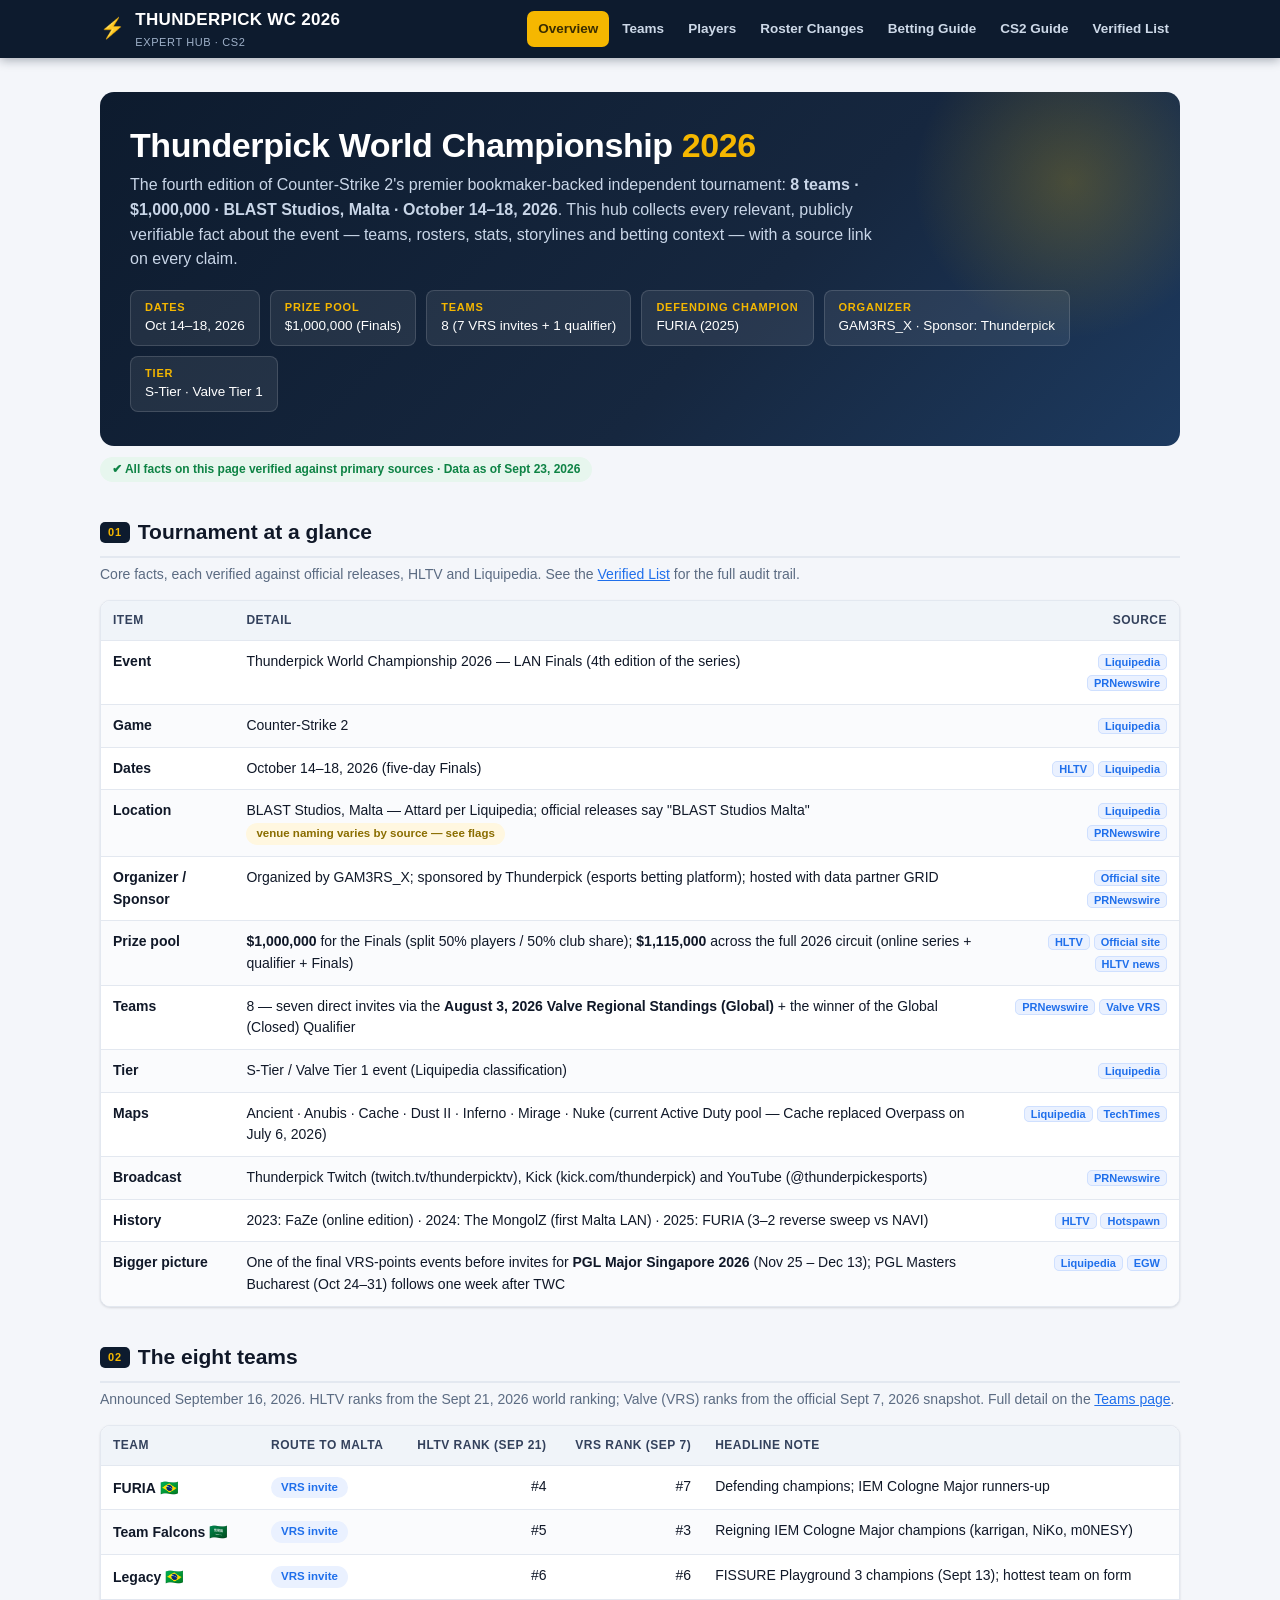
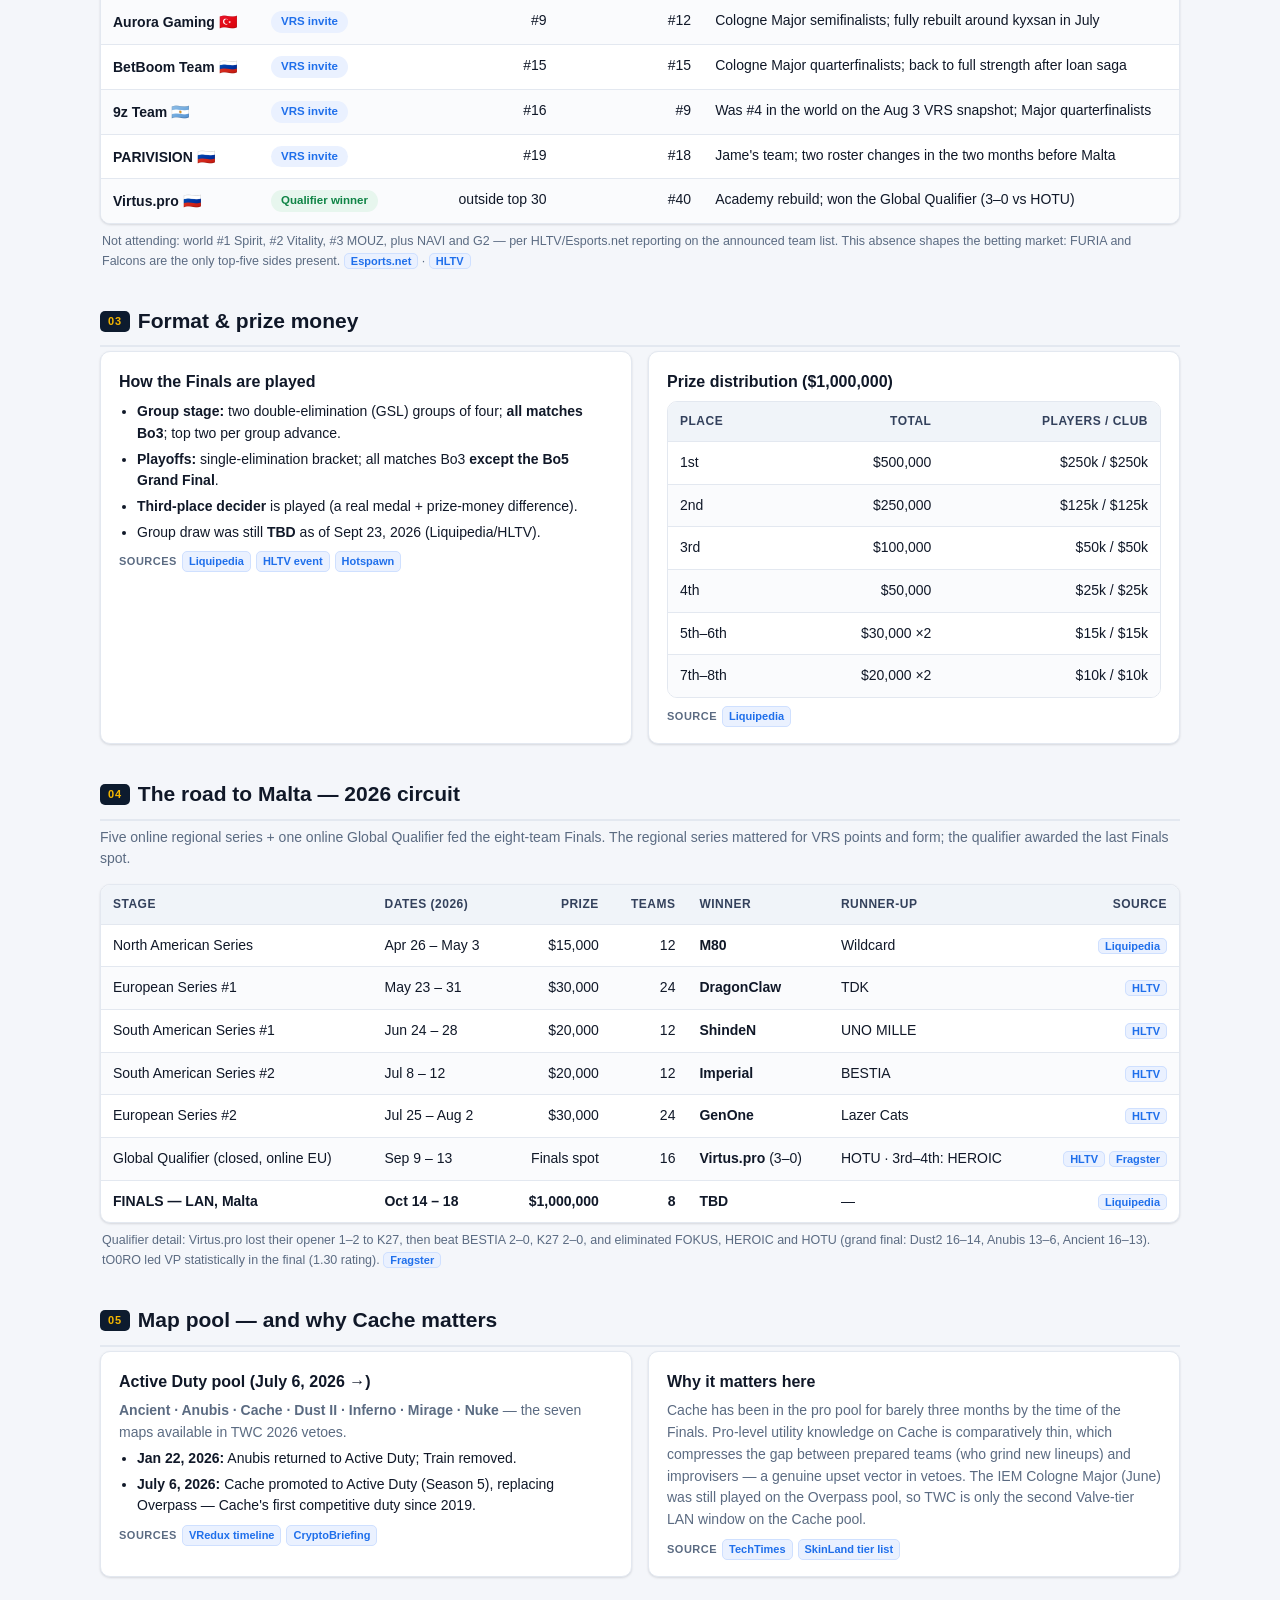
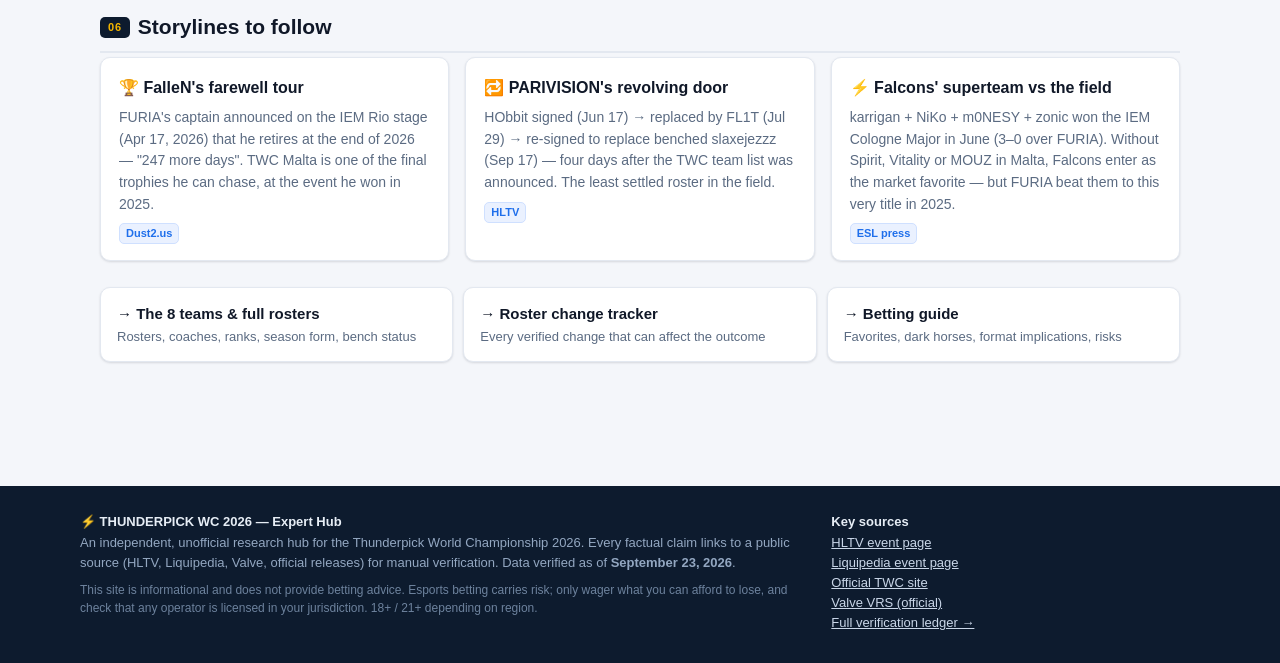
==== index.html @ afa91353 "Serve site from repo root (Pages is pinned to main / by repo settings) The gh integration token cann" ====
<!DOCTYPE html>
<html lang="en">
<head>
<meta charset="UTF-8">
<meta name="viewport" content="width=device-width, initial-scale=1.0">
<title>Overview — Thunderpick World Championship 2026 · Expert Hub</title>
<meta name="description" content="Verified expert guide to the Thunderpick World Championship 2026 (CS2): format, teams, rosters, prize pool, map pool and betting context — every fact sourced.">
<link rel="stylesheet" href="assets/style.css">
</head>
<body>

<header class="site-header">
  <nav class="nav-inner" aria-label="Main">
    <a class="brand" href="index.html"><span class="bolt">⚡</span><span>THUNDERPICK WC 2026<small>EXPERT HUB · CS2</small></span></a>
    <div class="nav-links">
      <a href="index.html" class="active">Overview</a>
      <a href="teams.html">Teams</a>
      <a href="players.html">Players</a>
      <a href="roster-changes.html">Roster Changes</a>
      <a href="betting-guide.html">Betting Guide</a>
      <a href="cs2-guide.html">CS2 Guide</a>
      <a href="master-list.html">Verified List</a>
    </div>
  </nav>
</header>

<main>

<div class="hero">
  <h1>Thunderpick World Championship <span class="bolt">2026</span></h1>
  <p>The fourth edition of Counter-Strike 2's premier bookmaker-backed independent tournament: <b>8 teams · $1,000,000 · BLAST Studios, Malta · October 14–18, 2026</b>. This hub collects every relevant, publicly verifiable fact about the event — teams, rosters, stats, storylines and betting context — with a source link on every claim.</p>
  <div class="hero-facts">
    <div class="fact"><b>Dates</b>Oct 14–18, 2026</div>
    <div class="fact"><b>Prize pool</b>$1,000,000 (Finals)</div>
    <div class="fact"><b>Teams</b>8 (7 VRS invites + 1 qualifier)</div>
    <div class="fact"><b>Defending champion</b>FURIA (2025)</div>
    <div class="fact"><b>Organizer</b>GAM3RS_X · Sponsor: Thunderpick</div>
    <div class="fact"><b>Tier</b>S-Tier · Valve Tier 1</div>
  </div>
</div>

<div style="margin:10px 0 0;"><span class="updated">✔ All facts on this page verified against primary sources · Data as of Sept 23, 2026</span></div>

<div class="section">
  <h2><span class="sec-tag">01</span>Tournament at a glance</h2>
  <p class="sub">Core facts, each verified against official releases, HLTV and Liquipedia. See the <a href="master-list.html">Verified List</a> for the full audit trail.</p>
  <div class="table-wrap">
    <table>
      <thead><tr><th>Item</th><th>Detail</th><th class="num">Source</th></tr></thead>
      <tbody>
        <tr><td><b>Event</b></td><td>Thunderpick World Championship 2026 — LAN Finals (4th edition of the series)</td><td class="num"><a class="src" href="https://liquipedia.net/counterstrike/Thunderpick/World_Championship/2026" target="_blank" rel="noopener">Liquipedia</a> <a class="src" href="https://www.prnewswire.com/news-releases/thunderpick-world-championship-2026-returns-to-malta-with-1-million-prize-pool-302850221.html" target="_blank" rel="noopener">PRNewswire</a></td></tr>
        <tr><td><b>Game</b></td><td>Counter-Strike 2</td><td class="num"><a class="src" href="https://liquipedia.net/counterstrike/Thunderpick/World_Championship/2026" target="_blank" rel="noopener">Liquipedia</a></td></tr>
        <tr><td><b>Dates</b></td><td>October 14–18, 2026 (five-day Finals)</td><td class="num"><a class="src" href="https://www.hltv.org/events/8932/thunderpick-world-championship-2026" target="_blank" rel="noopener">HLTV</a> <a class="src" href="https://liquipedia.net/counterstrike/Thunderpick/World_Championship/2026" target="_blank" rel="noopener">Liquipedia</a></td></tr>
        <tr><td><b>Location</b></td><td>BLAST Studios, Malta — Attard per Liquipedia; official releases say "BLAST Studios Malta" <span class="badge warn">venue naming varies by source — see flags</span></td><td class="num"><a class="src" href="https://liquipedia.net/counterstrike/Thunderpick/World_Championship/2026" target="_blank" rel="noopener">Liquipedia</a> <a class="src" href="https://www.prnewswire.com/news-releases/thunderpick-world-championship-2026-returns-to-malta-with-1-million-prize-pool-302850221.html" target="_blank" rel="noopener">PRNewswire</a></td></tr>
        <tr><td><b>Organizer / Sponsor</b></td><td>Organized by GAM3RS_X; sponsored by Thunderpick (esports betting platform); hosted with data partner GRID</td><td class="num"><a class="src" href="https://world-championship.thunderpick.io/" target="_blank" rel="noopener">Official site</a> <a class="src" href="https://www.prnewswire.com/news-releases/thunderpick-world-championship-2026-returns-to-malta-with-1-million-prize-pool-302850221.html" target="_blank" rel="noopener">PRNewswire</a></td></tr>
        <tr><td><b>Prize pool</b></td><td><b>$1,000,000</b> for the Finals (split 50% players / 50% club share); <b>$1,115,000</b> across the full 2026 circuit (online series + qualifier + Finals)</td><td class="num"><a class="src" href="https://www.hltv.org/events/8932/thunderpick-world-championship-2026" target="_blank" rel="noopener">HLTV</a> <a class="src" href="https://world-championship.thunderpick.io/" target="_blank" rel="noopener">Official site</a> <a class="src" href="https://www.hltv.org/news/43425/thunderpick-world-championship-2026-additional-information-revealed" target="_blank" rel="noopener">HLTV news</a></td></tr>
        <tr><td><b>Teams</b></td><td>8 — seven direct invites via the <b>August 3, 2026 Valve Regional Standings (Global)</b> + the winner of the Global (Closed) Qualifier</td><td class="num"><a class="src" href="https://www.prnewswire.com/news-releases/thunderpick-world-championship-2026-reveals-eight-team-field-for-1-million-malta-finals-302880731.html" target="_blank" rel="noopener">PRNewswire</a> <a class="src" href="https://github.com/ValveSoftware/counter-strike_regional_standings/blob/main/invitation/2026/standings_global_2026_08_03.md" target="_blank" rel="noopener">Valve VRS</a></td></tr>
        <tr><td><b>Tier</b></td><td>S-Tier / Valve Tier 1 event (Liquipedia classification)</td><td class="num"><a class="src" href="https://liquipedia.net/counterstrike/Thunderpick/World_Championship/2026" target="_blank" rel="noopener">Liquipedia</a></td></tr>
        <tr><td><b>Maps</b></td><td>Ancient · Anubis · Cache · Dust II · Inferno · Mirage · Nuke (current Active Duty pool — Cache replaced Overpass on July 6, 2026)</td><td class="num"><a class="src" href="https://liquipedia.net/counterstrike/Thunderpick/World_Championship/2026" target="_blank" rel="noopener">Liquipedia</a> <a class="src" href="https://www.techtimes.com/articles/319773/20260706/cs2-season-5-goes-live-today-cache-replaces-overpass-active-duty-pool.htm" target="_blank" rel="noopener">TechTimes</a></td></tr>
        <tr><td><b>Broadcast</b></td><td>Thunderpick Twitch (twitch.tv/thunderpicktv), Kick (kick.com/thunderpick) and YouTube (@thunderpickesports)</td><td class="num"><a class="src" href="https://www.prnewswire.com/news-releases/thunderpick-world-championship-2026-returns-to-malta-with-1-million-prize-pool-302850221.html" target="_blank" rel="noopener">PRNewswire</a></td></tr>
        <tr><td><b>History</b></td><td>2023: FaZe (online edition) · 2024: The MongolZ (first Malta LAN) · 2025: FURIA (3–2 reverse sweep vs NAVI)</td><td class="num"><a class="src" href="https://www.hltv.org/news/43425/thunderpick-world-championship-2026-additional-information-revealed" target="_blank" rel="noopener">HLTV</a> <a class="src" href="https://www.hotspawn.com/counter-strike/news/furia-reverse-sweep-navi-to-win-thunderpick-world-championship-2025" target="_blank" rel="noopener">Hotspawn</a></td></tr>
        <tr><td><b>Bigger picture</b></td><td>One of the final VRS-points events before invites for <b>PGL Major Singapore 2026</b> (Nov 25 – Dec 13); PGL Masters Bucharest (Oct 24–31) follows one week after TWC</td><td class="num"><a class="src" href="https://liquipedia.net/counterstrike/PGL/2026/Singapore" target="_blank" rel="noopener">Liquipedia</a> <a class="src" href="https://egamersworld.com/counterstrike/event/pgl-masters-bucharest-2026-thkIFvyQ2" target="_blank" rel="noopener">EGW</a></td></tr>
      </tbody>
    </table>
  </div>
</div>

<div class="section">
  <h2><span class="sec-tag">02</span>The eight teams</h2>
  <p class="sub">Announced September 16, 2026. HLTV ranks from the Sept 21, 2026 world ranking; Valve (VRS) ranks from the official Sept 7, 2026 snapshot. Full detail on the <a href="teams.html">Teams page</a>.</p>
  <div class="table-wrap">
    <table>
      <thead><tr><th>Team</th><th>Route to Malta</th><th class="num">HLTV rank (Sep 21)</th><th class="num">VRS rank (Sep 7)</th><th>Headline note</th></tr></thead>
      <tbody>
        <tr><td><b>FURIA</b> <span class="flag-emoji">🇧🇷</span></td><td><span class="badge invite">VRS invite</span></td><td class="num">#4</td><td class="num">#7</td><td>Defending champions; IEM Cologne Major runners-up</td></tr>
        <tr><td><b>Team Falcons</b> <span class="flag-emoji">🇸🇦</span></td><td><span class="badge invite">VRS invite</span></td><td class="num">#5</td><td class="num">#3</td><td>Reigning IEM Cologne Major champions (karrigan, NiKo, m0NESY)</td></tr>
        <tr><td><b>Legacy</b> <span class="flag-emoji">🇧🇷</span></td><td><span class="badge invite">VRS invite</span></td><td class="num">#6</td><td class="num">#6</td><td>FISSURE Playground 3 champions (Sept 13); hottest team on form</td></tr>
        <tr><td><b>Aurora Gaming</b> <span class="flag-emoji">🇹🇷</span></td><td><span class="badge invite">VRS invite</span></td><td class="num">#9</td><td class="num">#12</td><td>Cologne Major semifinalists; fully rebuilt around kyxsan in July</td></tr>
        <tr><td><b>BetBoom Team</b> <span class="flag-emoji">🇷🇺</span></td><td><span class="badge invite">VRS invite</span></td><td class="num">#15</td><td class="num">#15</td><td>Cologne Major quarterfinalists; back to full strength after loan saga</td></tr>
        <tr><td><b>9z Team</b> <span class="flag-emoji">🇦🇷</span></td><td><span class="badge invite">VRS invite</span></td><td class="num">#16</td><td class="num">#9</td><td>Was #4 in the world on the Aug 3 VRS snapshot; Major quarterfinalists</td></tr>
        <tr><td><b>PARIVISION</b> <span class="flag-emoji">🇷🇺</span></td><td><span class="badge invite">VRS invite</span></td><td class="num">#19</td><td class="num">#18</td><td>Jame's team; two roster changes in the two months before Malta</td></tr>
        <tr><td><b>Virtus.pro</b> <span class="flag-emoji">🇷🇺</span></td><td><span class="badge qualifier">Qualifier winner</span></td><td class="num">outside top 30</td><td class="num">#40</td><td>Academy rebuild; won the Global Qualifier (3–0 vs HOTU)</td></tr>
      </tbody>
    </table>
  </div>
  <p class="table-note">Not attending: world #1 Spirit, #2 Vitality, #3 MOUZ, plus NAVI and G2 — per HLTV/Esports.net reporting on the announced team list. This absence shapes the betting market: FURIA and Falcons are the only top-five sides present. <a class="src" href="https://www.esports.net/news/gaming/thunderpick-world-championship-2026-malta-2" target="_blank" rel="noopener">Esports.net</a> · <a class="src" href="https://www.hltv.org/news/45525/falcons-and-furia-headline-thunderpick-world-championship-team-list" target="_blank" rel="noopener">HLTV</a></p>
</div>

<div class="section">
  <h2><span class="sec-tag">03</span>Format &amp; prize money</h2>
  <div class="grid cols-2">
    <div class="card">
      <h3>How the Finals are played</h3>
      <ul class="mini-list">
        <li><b>Group stage:</b> two double-elimination (GSL) groups of four; <b>all matches Bo3</b>; top two per group advance.</li>
        <li><b>Playoffs:</b> single-elimination bracket; all matches Bo3 <b>except the Bo5 Grand Final</b>.</li>
        <li><b>Third-place decider</b> is played (a real medal + prize-money difference).</li>
        <li>Group draw was still <b>TBD</b> as of Sept 23, 2026 (Liquipedia/HLTV).</li>
      </ul>
      <div class="srcs"><span class="lbl">Sources</span><a class="src" href="https://liquipedia.net/counterstrike/Thunderpick/World_Championship/2026" target="_blank" rel="noopener">Liquipedia</a><a class="src" href="https://www.hltv.org/events/8932/thunderpick-world-championship-2026" target="_blank" rel="noopener">HLTV event</a><a class="src" href="https://www.hotspawn.com/counter-strike/tournament/thunderpick-world-championship-2026-2" target="_blank" rel="noopener">Hotspawn</a></div>
    </div>
    <div class="card">
      <h3>Prize distribution ($1,000,000)</h3>
      <div class="table-wrap" style="box-shadow:none;">
        <table>
          <thead><tr><th>Place</th><th class="num">Total</th><th class="num">Players / Club</th></tr></thead>
          <tbody>
            <tr><td>1st</td><td class="num">$500,000</td><td class="num">$250k / $250k</td></tr>
            <tr><td>2nd</td><td class="num">$250,000</td><td class="num">$125k / $125k</td></tr>
            <tr><td>3rd</td><td class="num">$100,000</td><td class="num">$50k / $50k</td></tr>
            <tr><td>4th</td><td class="num">$50,000</td><td class="num">$25k / $25k</td></tr>
            <tr><td>5th–6th</td><td class="num">$30,000 ×2</td><td class="num">$15k / $15k</td></tr>
            <tr><td>7th–8th</td><td class="num">$20,000 ×2</td><td class="num">$10k / $10k</td></tr>
          </tbody>
        </table>
      </div>
      <div class="srcs"><span class="lbl">Source</span><a class="src" href="https://liquipedia.net/counterstrike/Thunderpick/World_Championship/2026" target="_blank" rel="noopener">Liquipedia</a></div>
    </div>
  </div>
</div>

<div class="section">
  <h2><span class="sec-tag">04</span>The road to Malta — 2026 circuit</h2>
  <p class="sub">Five online regional series + one online Global Qualifier fed the eight-team Finals. The regional series mattered for VRS points and form; the qualifier awarded the last Finals spot.</p>
  <div class="table-wrap">
    <table>
      <thead><tr><th>Stage</th><th>Dates (2026)</th><th class="num">Prize</th><th class="num">Teams</th><th>Winner</th><th>Runner-up</th><th class="num">Source</th></tr></thead>
      <tbody>
        <tr><td>North American Series</td><td>Apr 26 – May 3</td><td class="num">$15,000</td><td class="num">12</td><td><b>M80</b></td><td>Wildcard</td><td class="num"><a class="src" href="https://liquipedia.net/counterstrike/Thunderpick/World_Championship/2026/North_America" target="_blank" rel="noopener">Liquipedia</a></td></tr>
        <tr><td>European Series #1</td><td>May 23 – 31</td><td class="num">$30,000</td><td class="num">24</td><td><b>DragonClaw</b></td><td>TDK</td><td class="num"><a class="src" href="https://www.hltv.org/events/9171/thunderpick-world-championship-2026-europe-series-1" target="_blank" rel="noopener">HLTV</a></td></tr>
        <tr><td>South American Series #1</td><td>Jun 24 – 28</td><td class="num">$20,000</td><td class="num">12</td><td><b>ShindeN</b></td><td>UNO MILLE</td><td class="num"><a class="src" href="https://www.hltv.org/events/9239/thunderpick-world-championship-2026-south-america-series-1" target="_blank" rel="noopener">HLTV</a></td></tr>
        <tr><td>South American Series #2</td><td>Jul 8 – 12</td><td class="num">$20,000</td><td class="num">12</td><td><b>Imperial</b></td><td>BESTIA</td><td class="num"><a class="src" href="https://www.hltv.org/events/9274/thunderpick-world-championship-2026-south-america-series-2" target="_blank" rel="noopener">HLTV</a></td></tr>
        <tr><td>European Series #2</td><td>Jul 25 – Aug 2</td><td class="num">$30,000</td><td class="num">24</td><td><b>GenOne</b></td><td>Lazer Cats</td><td class="num"><a class="src" href="https://www.hltv.org/events/9296/thunderpick-world-championship-2026-europe-series-2" target="_blank" rel="noopener">HLTV</a></td></tr>
        <tr><td>Global Qualifier (closed, online EU)</td><td>Sep 9 – 13</td><td class="num">Finals spot</td><td class="num">16</td><td><b>Virtus.pro</b> (3–0)</td><td>HOTU · 3rd–4th: HEROIC</td><td class="num"><a class="src" href="https://www.hltv.org/events/9308/thunderpick-world-championship-2026-closed-qualifier" target="_blank" rel="noopener">HLTV</a> <a class="src" href="https://www.fragster.com/virtus-pro-thunderpick-world-championship-2026/" target="_blank" rel="noopener">Fragster</a></td></tr>
        <tr><td><b>FINALS — LAN, Malta</b></td><td><b>Oct 14 – 18</b></td><td class="num"><b>$1,000,000</b></td><td class="num"><b>8</b></td><td><b>TBD</b></td><td>—</td><td class="num"><a class="src" href="https://liquipedia.net/counterstrike/Thunderpick/World_Championship/2026" target="_blank" rel="noopener">Liquipedia</a></td></tr>
      </tbody>
    </table>
  </div>
  <p class="table-note">Qualifier detail: Virtus.pro lost their opener 1–2 to K27, then beat BESTIA 2–0, K27 2–0, and eliminated FOKUS, HEROIC and HOTU (grand final: Dust2 16–14, Anubis 13–6, Ancient 16–13). tO0RO led VP statistically in the final (1.30 rating). <a class="src" href="https://www.fragster.com/virtus-pro-thunderpick-world-championship-2026/" target="_blank" rel="noopener">Fragster</a></p>
</div>

<div class="section">
  <h2><span class="sec-tag">05</span>Map pool — and why Cache matters</h2>
  <div class="grid cols-2">
    <div class="card">
      <h3>Active Duty pool (July 6, 2026 →)</h3>
      <p><b>Ancient · Anubis · Cache · Dust II · Inferno · Mirage · Nuke</b> — the seven maps available in TWC 2026 vetoes.</p>
      <ul class="mini-list">
        <li><b>Jan 22, 2026:</b> Anubis returned to Active Duty; Train removed.</li>
        <li><b>July 6, 2026:</b> Cache promoted to Active Duty (Season 5), replacing Overpass — Cache's first competitive duty since 2019.</li>
      </ul>
      <div class="srcs"><span class="lbl">Sources</span><a class="src" href="https://vredux.com/articles/map-pool-in-cs2" target="_blank" rel="noopener">VRedux timeline</a><a class="src" href="https://cryptobriefing.com/valve-replaces-overpass-cache-active-duty-cs2/" target="_blank" rel="noopener">CryptoBriefing</a></div>
    </div>
    <div class="card">
      <h3>Why it matters here</h3>
      <p>Cache has been in the pro pool for barely three months by the time of the Finals. Pro-level utility knowledge on Cache is comparatively thin, which compresses the gap between prepared teams (who grind new lineups) and improvisers — a genuine upset vector in vetoes. The IEM Cologne Major (June) was still played on the Overpass pool, so TWC is only the second Valve-tier LAN window on the Cache pool.</p>
      <div class="srcs"><span class="lbl">Source</span><a class="src" href="https://www.techtimes.com/articles/319773/20260706/cs2-season-5-goes-live-today-cache-replaces-overpass-active-duty-pool.htm" target="_blank" rel="noopener">TechTimes</a> <a class="src" href="https://skin.land/blog/cs2-map-tier-list/" target="_blank" rel="noopener">SkinLand tier list</a></div>
    </div>
  </div>
</div>

<div class="section">
  <h2><span class="sec-tag">06</span>Storylines to follow</h2>
  <div class="grid cols-3">
    <div class="card">
      <h3>🏆 FalleN's farewell tour</h3>
      <p>FURIA's captain announced on the IEM Rio stage (Apr 17, 2026) that he retires at the end of 2026 — "247 more days". TWC Malta is one of the final trophies he can chase, at the event he won in 2025.</p>
      <div class="srcs"><a class="src" href="https://www.dust2.us/news/72948/breaking-fallen-announces-retirement-on-stage-at-iem-rio" target="_blank" rel="noopener">Dust2.us</a></div>
    </div>
    <div class="card">
      <h3>🔁 PARIVISION's revolving door</h3>
      <p>HObbit signed (Jun 17) → replaced by FL1T (Jul 29) → re-signed to replace benched slaxejezzz (Sep 17) — four days after the TWC team list was announced. The least settled roster in the field.</p>
      <div class="srcs"><a class="src" href="https://www.hltv.org/news/45534/parivision-replace-slaxejezzz-with-hobbit" target="_blank" rel="noopener">HLTV</a></div>
    </div>
    <div class="card">
      <h3>⚡ Falcons' superteam vs the field</h3>
      <p>karrigan + NiKo + m0NESY + zonic won the IEM Cologne Major in June (3–0 over FURIA). Without Spirit, Vitality or MOUZ in Malta, Falcons enter as the market favorite — but FURIA beat them to this very title in 2025.</p>
      <div class="srcs"><a class="src" href="https://eslfaceitgroup.com/press/intel-extreme-masters-cologne-2026-major-breaks-records-as-the-most-watched-counter-strike-tournament-of-all-time/" target="_blank" rel="noopener">ESL press</a></div>
    </div>
  </div>
  <div class="pager">
    <a href="teams.html"><b>→ The 8 teams &amp; full rosters</b><span>Rosters, coaches, ranks, season form, bench status</span></a>
    <a href="roster-changes.html"><b>→ Roster change tracker</b><span>Every verified change that can affect the outcome</span></a>
    <a href="betting-guide.html"><b>→ Betting guide</b><span>Favorites, dark horses, format implications, risks</span></a>
  </div>
</div>

</main>

<footer class="site-footer">
  <div class="footer-inner">
    <div>
      <b style="color:#e6edf5;">⚡ THUNDERPICK WC 2026 — Expert Hub</b><br>
      An independent, unofficial research hub for the Thunderpick World Championship 2026. Every factual claim links to a public source (HLTV, Liquipedia, Valve, official releases) for manual verification. Data verified as of <b>September 23, 2026</b>.
      <div class="fine" style="margin-top:8px;">This site is informational and does not provide betting advice. Esports betting carries risk; only wager what you can afford to lose, and check that any operator is licensed in your jurisdiction. 18+ / 21+ depending on region.</div>
    </div>
    <div>
      <b style="color:#e6edf5;">Key sources</b><br>
      <a href="https://www.hltv.org/events/8932/thunderpick-world-championship-2026" target="_blank" rel="noopener">HLTV event page</a><br>
      <a href="https://liquipedia.net/counterstrike/Thunderpick/World_Championship/2026" target="_blank" rel="noopener">Liquipedia event page</a><br>
      <a href="https://world-championship.thunderpick.io/" target="_blank" rel="noopener">Official TWC site</a><br>
      <a href="https://github.com/ValveSoftware/counter-strike_regional_standings" target="_blank" rel="noopener">Valve VRS (official)</a><br>
      <a href="master-list.html">Full verification ledger →</a>
    </div>
  </div>
</footer>

</body>
</html>
---- assets/style.css ----
/* THUNDERPICK World Championship 2026 — Expert Hub
   Clean, dependency-free design system. Light theme, navy + electric accents. */

:root {
  --bg: #f4f6fa;
  --card: #ffffff;
  --ink: #101828;
  --muted: #5b6b82;
  --line: #e3e8f0;
  --navy: #0d1b2e;
  --navy-2: #16273f;
  --accent: #f5b700;
  --accent-ink: #3a2d00;
  --blue: #1f6feb;
  --blue-soft: #eaf1ff;
  --green: #0e8345;
  --green-soft: #e7f6ee;
  --red: #c0392b;
  --red-soft: #fdecea;
  --amber-soft: #fff7e0;
  --radius: 10px;
  --shadow: 0 1px 2px rgba(16, 24, 40, .06), 0 1px 3px rgba(16, 24, 40, .08);
  --maxw: 1120px;
}

* { box-sizing: border-box; }
html { scroll-behavior: smooth; }
body {
  margin: 0;
  font-family: -apple-system, BlinkMacSystemFont, "Segoe UI", Roboto, Helvetica, Arial, sans-serif;
  background: var(--bg);
  color: var(--ink);
  line-height: 1.55;
  font-size: 16px;
}

/* ---------- Header / Nav ---------- */
.site-header {
  background: var(--navy);
  color: #fff;
  position: sticky;
  top: 0;
  z-index: 50;
  box-shadow: 0 2px 10px rgba(13, 27, 46, .35);
}
.nav-inner {
  max-width: var(--maxw);
  margin: 0 auto;
  padding: 0 20px;
  display: flex;
  align-items: center;
  gap: 18px;
  min-height: 58px;
  flex-wrap: wrap;
}
.brand {
  display: flex;
  align-items: center;
  gap: 10px;
  font-weight: 800;
  font-size: 17px;
  letter-spacing: .3px;
  color: #fff;
  text-decoration: none;
  white-space: nowrap;
}
.brand .bolt { color: var(--accent); font-size: 20px; }
.brand small { display: block; font-weight: 500; font-size: 11px; color: #9fb1c9; letter-spacing: .6px; }
.nav-links { display: flex; gap: 2px; flex-wrap: wrap; margin-left: auto; }
.nav-links a {
  color: #cdd9e8;
  text-decoration: none;
  font-size: 13.5px;
  font-weight: 600;
  padding: 8px 11px;
  border-radius: 7px;
}
.nav-links a:hover { background: var(--navy-2); color: #fff; }
.nav-links a.active { background: var(--accent); color: var(--accent-ink); }

/* ---------- Layout ---------- */
main { max-width: var(--maxw); margin: 0 auto; padding: 28px 20px 60px; }
.page-head { margin: 6px 0 22px; }
.page-head h1 { margin: 0 0 6px; font-size: 30px; line-height: 1.2; }
.page-head .lede { color: var(--muted); font-size: 16.5px; max-width: 860px; margin: 0; }
.section { margin: 34px 0; }
.section > h2 {
  font-size: 21px;
  margin: 0 0 4px;
  padding-bottom: 8px;
  border-bottom: 2px solid var(--line);
}
.section > h2 .sec-tag {
  display: inline-block; background: var(--navy); color: var(--accent);
  font-size: 11px; font-weight: 800; border-radius: 5px; padding: 2px 8px;
  vertical-align: 3px; margin-right: 8px; letter-spacing: .8px;
}
.section .sub { color: var(--muted); font-size: 14px; margin: 6px 0 14px; }
h3 { font-size: 17px; margin: 22px 0 8px; }

/* ---------- Cards / grids ---------- */
.grid { display: grid; gap: 16px; }
.grid.cols-2 { grid-template-columns: repeat(2, 1fr); }
.grid.cols-3 { grid-template-columns: repeat(3, 1fr); }
.grid.cols-4 { grid-template-columns: repeat(4, 1fr); }
@media (max-width: 900px) { .grid.cols-3, .grid.cols-4 { grid-template-columns: repeat(2, 1fr); } }
@media (max-width: 620px) { .grid.cols-2, .grid.cols-3, .grid.cols-4 { grid-template-columns: 1fr; } }

.card {
  background: var(--card);
  border: 1px solid var(--line);
  border-radius: var(--radius);
  box-shadow: var(--shadow);
  padding: 18px 18px 16px;
}
.card h3 { margin: 0 0 6px; font-size: 16px; }
.card .kpi { font-size: 26px; font-weight: 800; letter-spacing: -.5px; }
.card .kpi small { font-size: 13px; color: var(--muted); font-weight: 600; }
.card p { margin: 6px 0 0; font-size: 14px; color: var(--muted); }

/* ---------- Hero ---------- */
.hero {
  background: linear-gradient(135deg, #0d1b2e 0%, #16273f 60%, #1d3a5f 100%);
  color: #fff;
  border-radius: 14px;
  padding: 34px 30px;
  margin: 6px 0 10px;
  position: relative;
  overflow: hidden;
}
.hero::after {
  content: ""; position: absolute; right: -60px; top: -80px; width: 340px; height: 340px;
  background: radial-gradient(circle, rgba(245, 187, 0, .22), transparent 65%);
}
.hero h1 { margin: 0 0 8px; font-size: 34px; line-height: 1.15; letter-spacing: -.4px; }
.hero h1 .bolt { color: var(--accent); }
.hero p { margin: 0 0 18px; color: #c9d6e8; max-width: 760px; font-size: 16px; }
.hero-facts { display: flex; flex-wrap: wrap; gap: 10px; position: relative; }
.hero-facts .fact {
  background: rgba(255, 255, 255, .08);
  border: 1px solid rgba(255, 255, 255, .14);
  border-radius: 8px;
  padding: 8px 14px;
  font-size: 13.5px;
}
.hero-facts .fact b { color: var(--accent); display: block; font-size: 11px; text-transform: uppercase; letter-spacing: .8px; }

/* ---------- Tables ---------- */
.table-wrap { overflow-x: auto; background: var(--card); border: 1px solid var(--line); border-radius: var(--radius); box-shadow: var(--shadow); }
table { border-collapse: collapse; width: 100%; font-size: 14px; }
thead th {
  text-align: left;
  background: #f0f4f9;
  color: #33415c;
  font-size: 12px;
  text-transform: uppercase;
  letter-spacing: .5px;
  padding: 10px 12px;
  border-bottom: 1px solid var(--line);
  white-space: nowrap;
}
tbody td { padding: 10px 12px; border-bottom: 1px solid var(--line); vertical-align: top; }
tbody tr:last-child td { border-bottom: none; }
tbody tr:nth-child(even) { background: #fafbfd; }
td.num, th.num { text-align: right; }
.table-note { font-size: 12.5px; color: var(--muted); margin: 8px 2px 0; }

/* ---------- Badges & chips ---------- */
.badge {
  display: inline-block; border-radius: 20px; font-size: 11.5px; font-weight: 700;
  padding: 2px 10px; margin: 1px 2px 1px 0; white-space: nowrap;
}
.badge.rank { background: var(--navy); color: var(--accent); }
.badge.invite { background: var(--blue-soft); color: var(--blue); }
.badge.qualifier { background: var(--green-soft); color: var(--green); }
.badge.warn { background: var(--amber-soft); color: #8a6d00; }
.badge.flag { background: var(--red-soft); color: var(--red); }
.badge.ok { background: var(--green-soft); color: var(--green); }
.badge.tier-a { background: #e8f0fe; color: #1a4fa0; }
.badge.tier-b { background: #f1f3f7; color: #4a5a74; }
.badge.fav { background: #fff0d4; color: #8a5a00; }

.src {
  font-size: 11px; font-weight: 700; color: var(--blue);
  text-decoration: none; border: 1px solid #cfe0ff; background: var(--blue-soft);
  border-radius: 5px; padding: 1px 6px; white-space: nowrap;
}
.src:hover { background: #dbe8ff; }
.srcs { margin-top: 8px; display: flex; flex-wrap: wrap; gap: 5px; align-items: center; }
.srcs .lbl { font-size: 11px; color: var(--muted); font-weight: 700; text-transform: uppercase; letter-spacing: .5px; }

.flag-emoji { font-size: 15px; margin-right: 4px; }

/* ---------- Team blocks ---------- */
.team-block { margin: 26px 0; }
.team-head {
  display: flex; align-items: center; gap: 12px; flex-wrap: wrap;
  background: var(--navy); color: #fff; border-radius: var(--radius) var(--radius) 0 0;
  padding: 14px 18px;
}
.team-head h3 { margin: 0; font-size: 19px; color: #fff; }
.team-head .route { font-size: 12.5px; color: #b9c8dc; }
.team-body {
  background: var(--card); border: 1px solid var(--line); border-top: none;
  border-radius: 0 0 var(--radius) var(--radius); padding: 16px 18px; box-shadow: var(--shadow);
}
.team-cols { display: grid; grid-template-columns: 1.5fr 1fr; gap: 18px; }
@media (max-width: 820px) { .team-cols { grid-template-columns: 1fr; } }
.mini-list { margin: 0; padding-left: 18px; font-size: 14px; }
.mini-list li { margin: 4px 0; }

/* ---------- Callouts ---------- */
.callout {
  border-left: 4px solid var(--blue); background: var(--blue-soft);
  border-radius: 8px; padding: 12px 16px; margin: 14px 0; font-size: 14.5px;
}
.callout.warn { border-color: var(--accent); background: var(--amber-soft); }
.callout.danger { border-color: var(--red); background: var(--red-soft); }
.callout b { display: block; margin-bottom: 3px; }

/* ---------- Timeline ---------- */
.timeline { position: relative; margin: 10px 0 0; padding-left: 22px; }
.timeline::before { content: ""; position: absolute; left: 6px; top: 6px; bottom: 6px; width: 2px; background: var(--line); }
.tl-item { position: relative; padding: 0 0 18px 14px; }
.tl-item::before {
  content: ""; position: absolute; left: -22px; top: 5px; width: 12px; height: 12px;
  border-radius: 50%; background: var(--accent); border: 2px solid var(--navy);
}
.tl-date { font-weight: 800; font-size: 12.5px; color: var(--navy); text-transform: uppercase; letter-spacing: .4px; }
.tl-team { display: inline-block; font-weight: 700; font-size: 13px; }
.tl-item p { margin: 3px 0 0; font-size: 14px; }

/* ---------- Footer ---------- */
.site-footer {
  background: var(--navy); color: #93a7c1; font-size: 13px;
  padding: 26px 20px 30px; margin-top: 30px;
}
.footer-inner { max-width: var(--maxw); margin: 0 auto; display: grid; gap: 14px; grid-template-columns: 2fr 1fr; }
@media (max-width: 700px) { .footer-inner { grid-template-columns: 1fr; } }
.site-footer a { color: #c9d6e8; }
.site-footer .fine { font-size: 12px; color: #6d829d; }

/* ---------- Misc ---------- */
.updated {
  display: inline-flex; align-items: center; gap: 6px;
  background: var(--green-soft); color: var(--green);
  font-size: 12px; font-weight: 700; border-radius: 20px; padding: 3px 12px;
}
a { color: var(--blue); }
.pager { display: flex; gap: 10px; flex-wrap: wrap; margin-top: 26px; }
.pager a {
  flex: 1 1 240px; background: var(--card); border: 1px solid var(--line); border-radius: var(--radius);
  padding: 14px 16px; text-decoration: none; color: var(--ink); box-shadow: var(--shadow); font-size: 14px;
}
.pager a:hover { border-color: var(--blue); }
.pager b { display: block; font-size: 15px; }
.pager span { color: var(--muted); font-size: 13px; }
.src-list { font-size: 13px; }
.src-list li { margin: 5px 0; word-break: break-all; }
.kbd { background: #eef2f7; border: 1px solid var(--line); border-radius: 5px; padding: 0 6px; font-size: 12.5px; font-family: ui-monospace, monospace; }
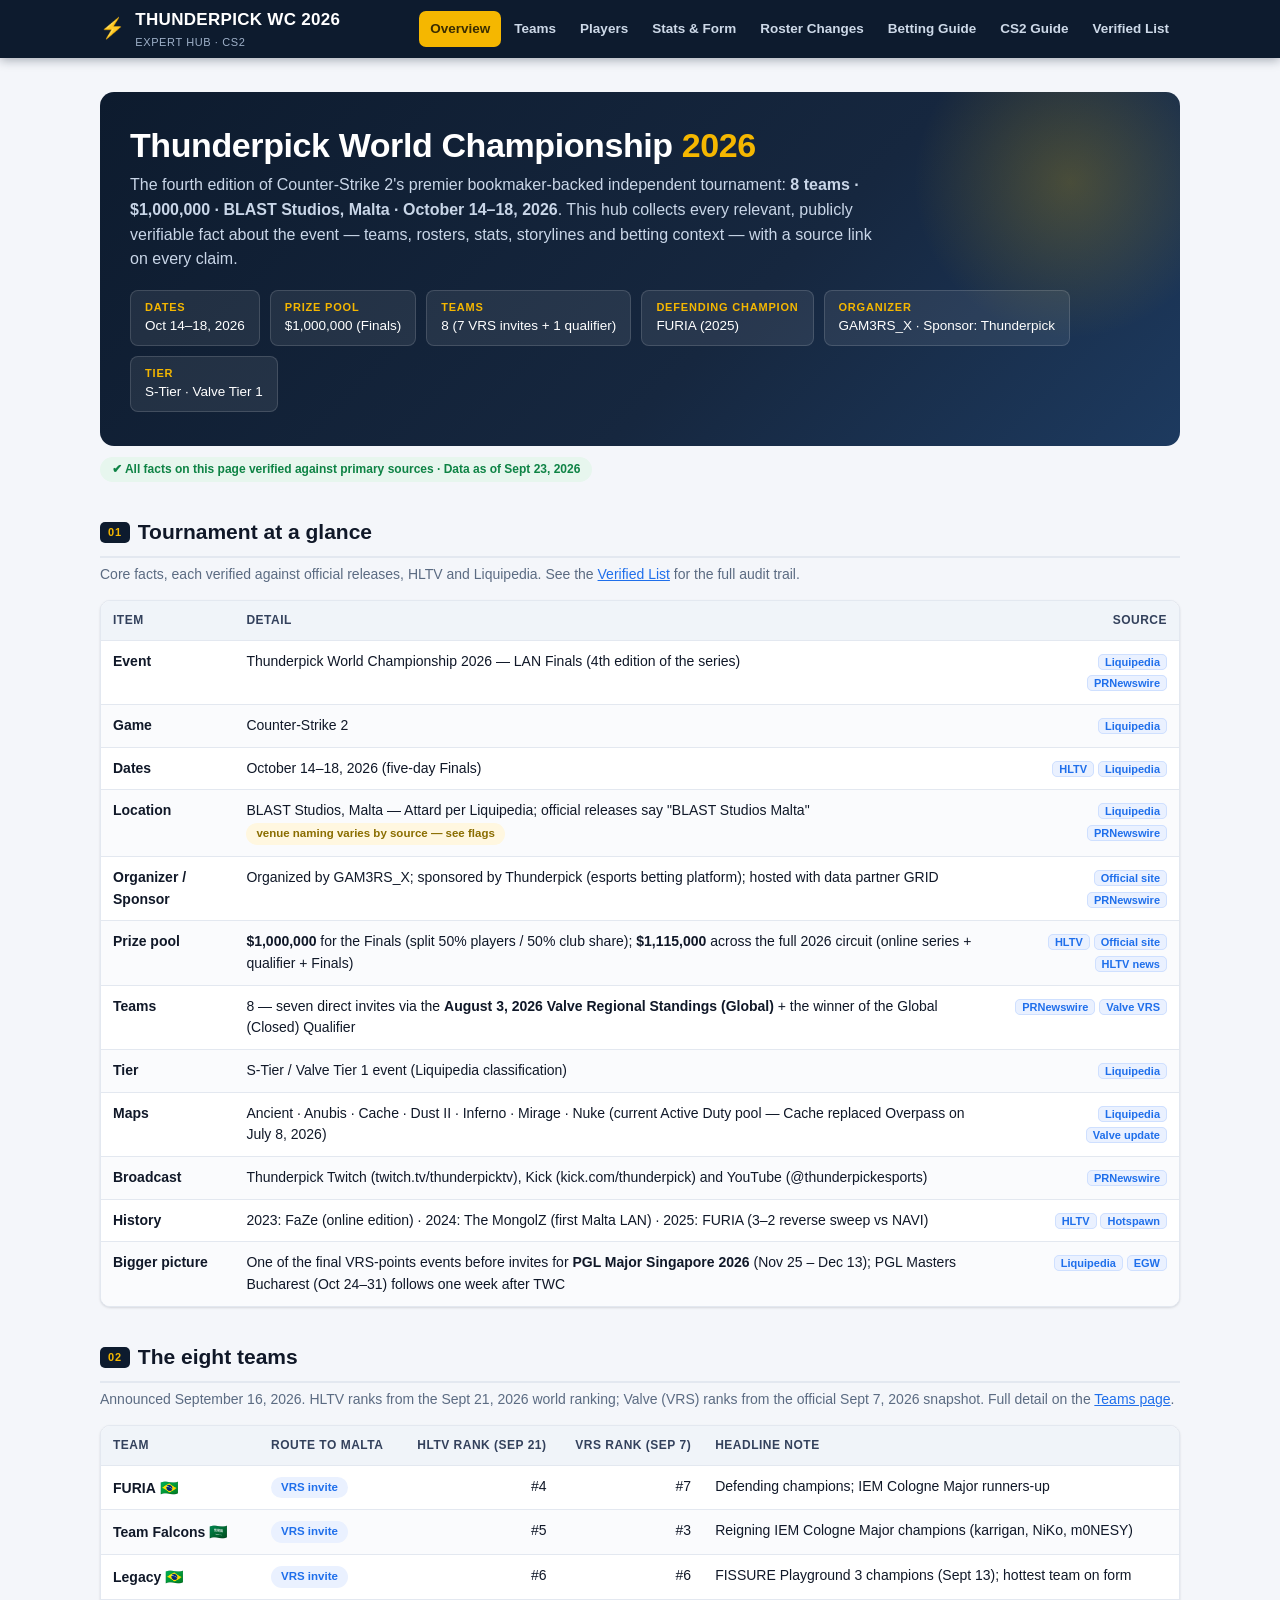
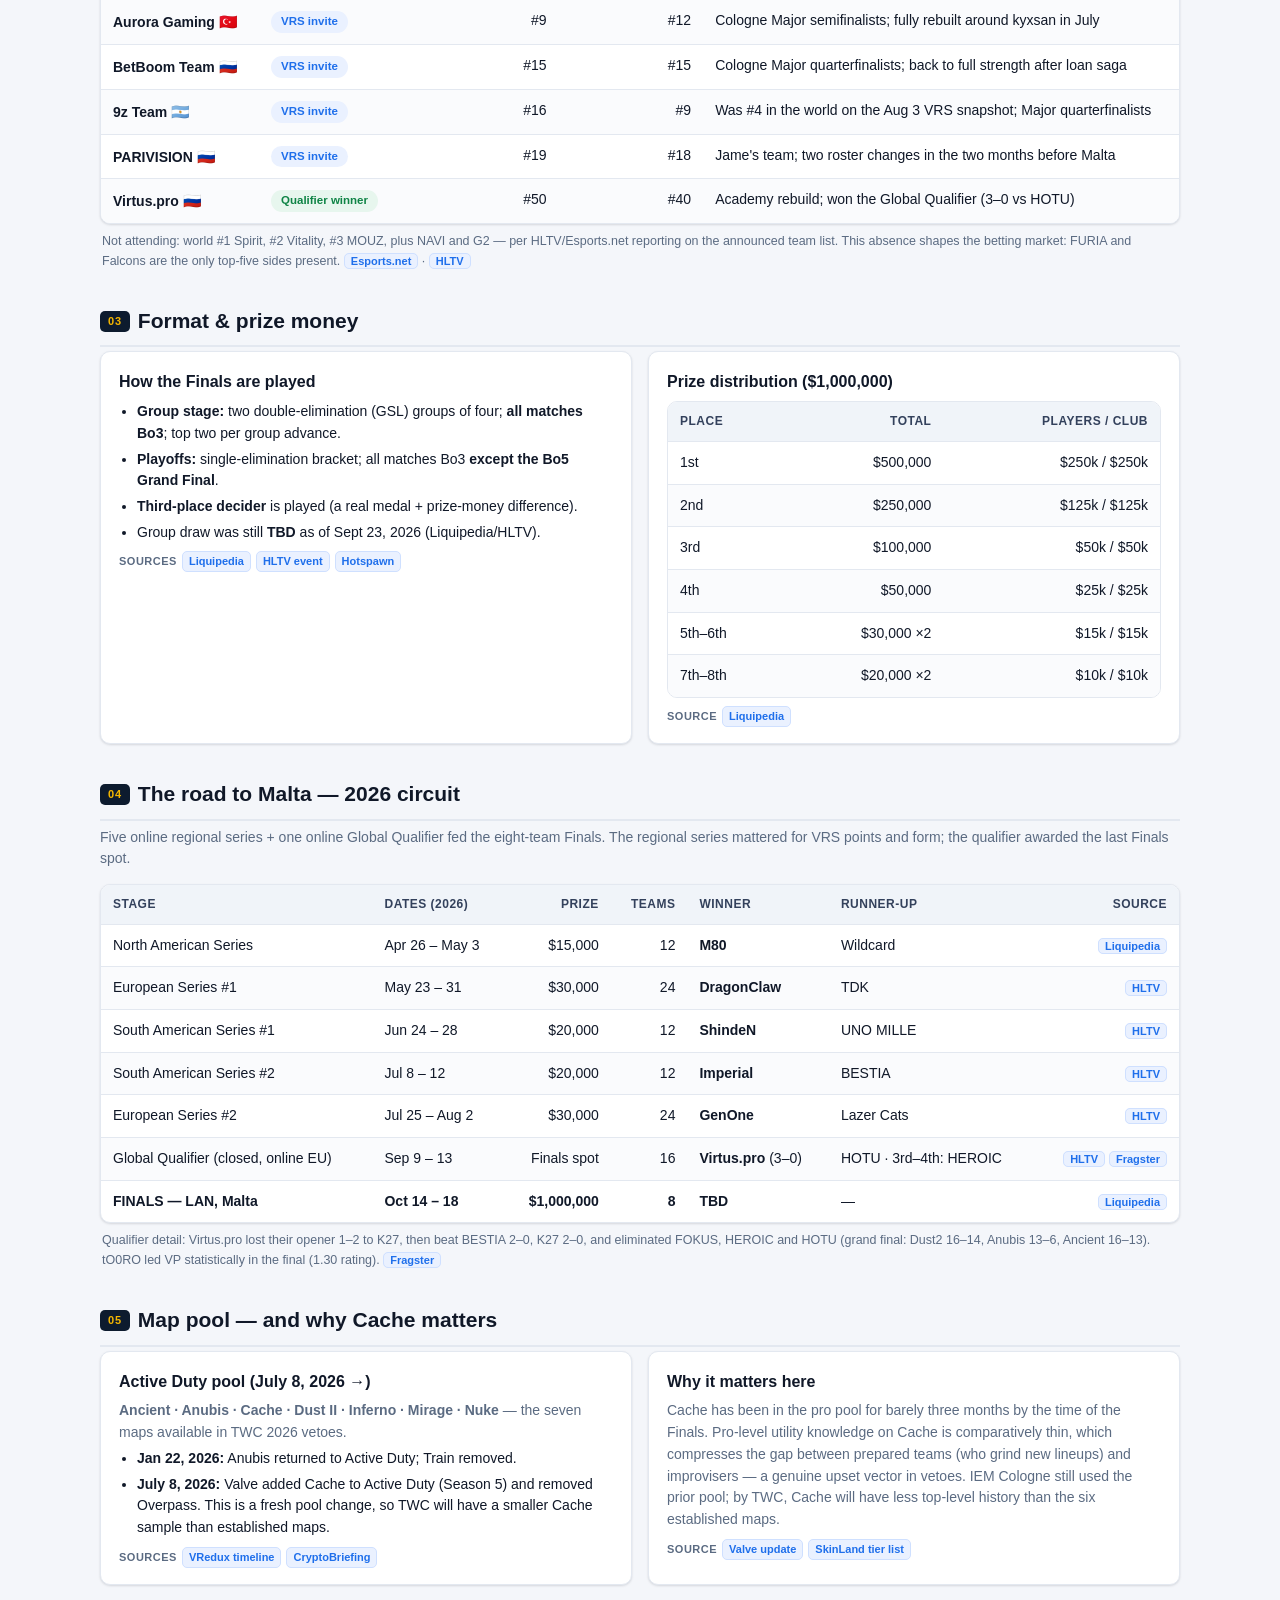
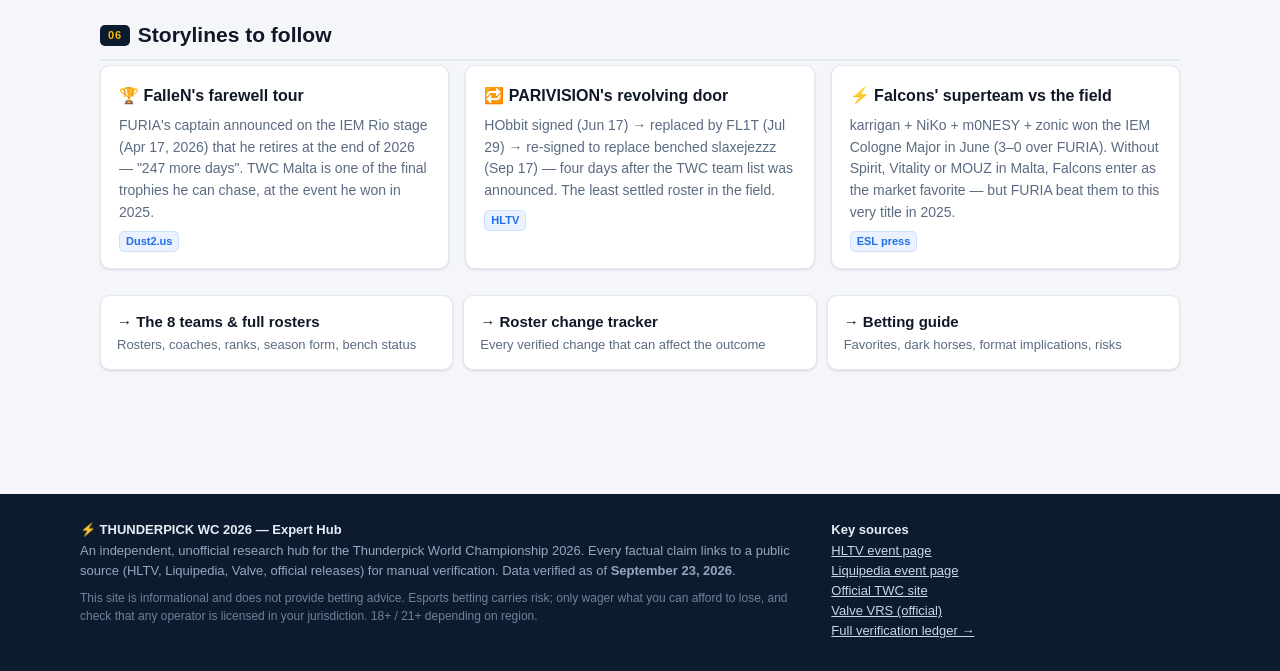
==== commit a4d7423c: "Add verified stats dashboard and research ledger Co-authored-by: arena-agent <297053741+arena-agent@" ====
--- a/index.html
+++ b/index.html
@@ -8,6 +8,7 @@
 <link rel="stylesheet" href="assets/style.css">
 </head>
 <body>
+<a class="skip-link" href="#main-content">Skip to content</a>
 
 <header class="site-header">
   <nav class="nav-inner" aria-label="Main">
@@ -16,6 +17,7 @@
       <a href="index.html" class="active">Overview</a>
       <a href="teams.html">Teams</a>
       <a href="players.html">Players</a>
+      <a href="stats.html">Stats &amp; Form</a>
       <a href="roster-changes.html">Roster Changes</a>
       <a href="betting-guide.html">Betting Guide</a>
       <a href="cs2-guide.html">CS2 Guide</a>
@@ -24,7 +26,7 @@
   </nav>
 </header>
 
-<main>
+<main id="main-content">
 
 <div class="hero">
   <h1>Thunderpick World Championship <span class="bolt">2026</span></h1>
@@ -54,9 +56,9 @@
         <tr><td><b>Location</b></td><td>BLAST Studios, Malta — Attard per Liquipedia; official releases say "BLAST Studios Malta" <span class="badge warn">venue naming varies by source — see flags</span></td><td class="num"><a class="src" href="https://liquipedia.net/counterstrike/Thunderpick/World_Championship/2026" target="_blank" rel="noopener">Liquipedia</a> <a class="src" href="https://www.prnewswire.com/news-releases/thunderpick-world-championship-2026-returns-to-malta-with-1-million-prize-pool-302850221.html" target="_blank" rel="noopener">PRNewswire</a></td></tr>
         <tr><td><b>Organizer / Sponsor</b></td><td>Organized by GAM3RS_X; sponsored by Thunderpick (esports betting platform); hosted with data partner GRID</td><td class="num"><a class="src" href="https://world-championship.thunderpick.io/" target="_blank" rel="noopener">Official site</a> <a class="src" href="https://www.prnewswire.com/news-releases/thunderpick-world-championship-2026-returns-to-malta-with-1-million-prize-pool-302850221.html" target="_blank" rel="noopener">PRNewswire</a></td></tr>
         <tr><td><b>Prize pool</b></td><td><b>$1,000,000</b> for the Finals (split 50% players / 50% club share); <b>$1,115,000</b> across the full 2026 circuit (online series + qualifier + Finals)</td><td class="num"><a class="src" href="https://www.hltv.org/events/8932/thunderpick-world-championship-2026" target="_blank" rel="noopener">HLTV</a> <a class="src" href="https://world-championship.thunderpick.io/" target="_blank" rel="noopener">Official site</a> <a class="src" href="https://www.hltv.org/news/43425/thunderpick-world-championship-2026-additional-information-revealed" target="_blank" rel="noopener">HLTV news</a></td></tr>
-        <tr><td><b>Teams</b></td><td>8 — seven direct invites via the <b>August 3, 2026 Valve Regional Standings (Global)</b> + the winner of the Global (Closed) Qualifier</td><td class="num"><a class="src" href="https://www.prnewswire.com/news-releases/thunderpick-world-championship-2026-reveals-eight-team-field-for-1-million-malta-finals-302880731.html" target="_blank" rel="noopener">PRNewswire</a> <a class="src" href="https://github.com/ValveSoftware/counter-strike_regional_standings/blob/main/invitation/2026/standings_global_2026_08_03.md" target="_blank" rel="noopener">Valve VRS</a></td></tr>
+        <tr><td><b>Teams</b></td><td>8 — seven direct invites via the <b>August 3, 2026 Valve Regional Standings (Global)</b> + the winner of the Global (Closed) Qualifier</td><td class="num"><a class="src" href="https://www.prnewswire.com/news-releases/thunderpick-world-championship-2026-reveals-eight-team-field-for-1-million-malta-finals-302880720.html" target="_blank" rel="noopener">PRNewswire</a> <a class="src" href="https://github.com/ValveSoftware/counter-strike_regional_standings/blob/main/invitation/2026/standings_global_2026_08_03.md" target="_blank" rel="noopener">Valve VRS</a></td></tr>
         <tr><td><b>Tier</b></td><td>S-Tier / Valve Tier 1 event (Liquipedia classification)</td><td class="num"><a class="src" href="https://liquipedia.net/counterstrike/Thunderpick/World_Championship/2026" target="_blank" rel="noopener">Liquipedia</a></td></tr>
-        <tr><td><b>Maps</b></td><td>Ancient · Anubis · Cache · Dust II · Inferno · Mirage · Nuke (current Active Duty pool — Cache replaced Overpass on July 6, 2026)</td><td class="num"><a class="src" href="https://liquipedia.net/counterstrike/Thunderpick/World_Championship/2026" target="_blank" rel="noopener">Liquipedia</a> <a class="src" href="https://www.techtimes.com/articles/319773/20260706/cs2-season-5-goes-live-today-cache-replaces-overpass-active-duty-pool.htm" target="_blank" rel="noopener">TechTimes</a></td></tr>
+        <tr><td><b>Maps</b></td><td>Ancient · Anubis · Cache · Dust II · Inferno · Mirage · Nuke (current Active Duty pool — Cache replaced Overpass on July 8, 2026)</td><td class="num"><a class="src" href="https://liquipedia.net/counterstrike/Thunderpick/World_Championship/2026" target="_blank" rel="noopener">Liquipedia</a> <a class="src" href="https://www.counter-strike.net/news/updates" target="_blank" rel="noopener">Valve update</a></td></tr>
         <tr><td><b>Broadcast</b></td><td>Thunderpick Twitch (twitch.tv/thunderpicktv), Kick (kick.com/thunderpick) and YouTube (@thunderpickesports)</td><td class="num"><a class="src" href="https://www.prnewswire.com/news-releases/thunderpick-world-championship-2026-returns-to-malta-with-1-million-prize-pool-302850221.html" target="_blank" rel="noopener">PRNewswire</a></td></tr>
         <tr><td><b>History</b></td><td>2023: FaZe (online edition) · 2024: The MongolZ (first Malta LAN) · 2025: FURIA (3–2 reverse sweep vs NAVI)</td><td class="num"><a class="src" href="https://www.hltv.org/news/43425/thunderpick-world-championship-2026-additional-information-revealed" target="_blank" rel="noopener">HLTV</a> <a class="src" href="https://www.hotspawn.com/counter-strike/news/furia-reverse-sweep-navi-to-win-thunderpick-world-championship-2025" target="_blank" rel="noopener">Hotspawn</a></td></tr>
         <tr><td><b>Bigger picture</b></td><td>One of the final VRS-points events before invites for <b>PGL Major Singapore 2026</b> (Nov 25 – Dec 13); PGL Masters Bucharest (Oct 24–31) follows one week after TWC</td><td class="num"><a class="src" href="https://liquipedia.net/counterstrike/PGL/2026/Singapore" target="_blank" rel="noopener">Liquipedia</a> <a class="src" href="https://egamersworld.com/counterstrike/event/pgl-masters-bucharest-2026-thkIFvyQ2" target="_blank" rel="noopener">EGW</a></td></tr>
@@ -79,7 +81,7 @@
         <tr><td><b>BetBoom Team</b> <span class="flag-emoji">🇷🇺</span></td><td><span class="badge invite">VRS invite</span></td><td class="num">#15</td><td class="num">#15</td><td>Cologne Major quarterfinalists; back to full strength after loan saga</td></tr>
         <tr><td><b>9z Team</b> <span class="flag-emoji">🇦🇷</span></td><td><span class="badge invite">VRS invite</span></td><td class="num">#16</td><td class="num">#9</td><td>Was #4 in the world on the Aug 3 VRS snapshot; Major quarterfinalists</td></tr>
         <tr><td><b>PARIVISION</b> <span class="flag-emoji">🇷🇺</span></td><td><span class="badge invite">VRS invite</span></td><td class="num">#19</td><td class="num">#18</td><td>Jame's team; two roster changes in the two months before Malta</td></tr>
-        <tr><td><b>Virtus.pro</b> <span class="flag-emoji">🇷🇺</span></td><td><span class="badge qualifier">Qualifier winner</span></td><td class="num">outside top 30</td><td class="num">#40</td><td>Academy rebuild; won the Global Qualifier (3–0 vs HOTU)</td></tr>
+        <tr><td><b>Virtus.pro</b> <span class="flag-emoji">🇷🇺</span></td><td><span class="badge qualifier">Qualifier winner</span></td><td class="num">#50</td><td class="num">#40</td><td>Academy rebuild; won the Global Qualifier (3–0 vs HOTU)</td></tr>
       </tbody>
     </table>
   </div>
@@ -143,18 +145,18 @@
   <h2><span class="sec-tag">05</span>Map pool — and why Cache matters</h2>
   <div class="grid cols-2">
     <div class="card">
-      <h3>Active Duty pool (July 6, 2026 →)</h3>
+      <h3>Active Duty pool (July 8, 2026 →)</h3>
       <p><b>Ancient · Anubis · Cache · Dust II · Inferno · Mirage · Nuke</b> — the seven maps available in TWC 2026 vetoes.</p>
       <ul class="mini-list">
         <li><b>Jan 22, 2026:</b> Anubis returned to Active Duty; Train removed.</li>
-        <li><b>July 6, 2026:</b> Cache promoted to Active Duty (Season 5), replacing Overpass — Cache's first competitive duty since 2019.</li>
+        <li><b>July 8, 2026:</b> Valve added Cache to Active Duty (Season 5) and removed Overpass. This is a fresh pool change, so TWC will have a smaller Cache sample than established maps.</li>
       </ul>
       <div class="srcs"><span class="lbl">Sources</span><a class="src" href="https://vredux.com/articles/map-pool-in-cs2" target="_blank" rel="noopener">VRedux timeline</a><a class="src" href="https://cryptobriefing.com/valve-replaces-overpass-cache-active-duty-cs2/" target="_blank" rel="noopener">CryptoBriefing</a></div>
     </div>
     <div class="card">
       <h3>Why it matters here</h3>
-      <p>Cache has been in the pro pool for barely three months by the time of the Finals. Pro-level utility knowledge on Cache is comparatively thin, which compresses the gap between prepared teams (who grind new lineups) and improvisers — a genuine upset vector in vetoes. The IEM Cologne Major (June) was still played on the Overpass pool, so TWC is only the second Valve-tier LAN window on the Cache pool.</p>
-      <div class="srcs"><span class="lbl">Source</span><a class="src" href="https://www.techtimes.com/articles/319773/20260706/cs2-season-5-goes-live-today-cache-replaces-overpass-active-duty-pool.htm" target="_blank" rel="noopener">TechTimes</a> <a class="src" href="https://skin.land/blog/cs2-map-tier-list/" target="_blank" rel="noopener">SkinLand tier list</a></div>
+      <p>Cache has been in the pro pool for barely three months by the time of the Finals. Pro-level utility knowledge on Cache is comparatively thin, which compresses the gap between prepared teams (who grind new lineups) and improvisers — a genuine upset vector in vetoes. IEM Cologne still used the prior pool; by TWC, Cache will have less top-level history than the six established maps.</p>
+      <div class="srcs"><span class="lbl">Source</span><a class="src" href="https://www.counter-strike.net/news/updates" target="_blank" rel="noopener">Valve update</a> <a class="src" href="https://skin.land/blog/cs2-map-tier-list/" target="_blank" rel="noopener">SkinLand tier list</a></div>
     </div>
   </div>
 </div>
--- a/assets/style.css
+++ b/assets/style.css
@@ -258,3 +258,36 @@
 .src-list { font-size: 13px; }
 .src-list li { margin: 5px 0; word-break: break-all; }
 .kbd { background: #eef2f7; border: 1px solid var(--line); border-radius: 5px; padding: 0 6px; font-size: 12.5px; font-family: ui-monospace, monospace; }
+
+/* ---------- Accessibility and small-screen polish ---------- */
+.skip-link {
+  position: absolute;
+  left: -9999px;
+  top: 8px;
+  z-index: 100;
+  background: var(--accent);
+  color: var(--accent-ink);
+  padding: 8px 12px;
+  border-radius: 6px;
+  font-weight: 800;
+}
+.skip-link:focus { left: 12px; }
+:focus-visible { outline: 3px solid #7bb3ff; outline-offset: 2px; }
+.stat-card .eyebrow {
+  color: var(--muted);
+  font-size: 11px;
+  font-weight: 800;
+  letter-spacing: .8px;
+  text-transform: uppercase;
+}
+.stat-card .kpi { margin-top: 4px; }
+@media (max-width: 700px) {
+  .nav-inner { padding-top: 8px; padding-bottom: 8px; }
+  .brand { width: 100%; }
+  .nav-links { margin-left: 0; overflow-x: auto; flex-wrap: nowrap; width: 100%; padding-bottom: 2px; }
+  .nav-links a { flex: 0 0 auto; }
+  .hero { padding: 26px 20px; }
+  .hero h1 { font-size: 28px; }
+  main { padding-left: 14px; padding-right: 14px; }
+  .page-head h1 { font-size: 27px; }
+}
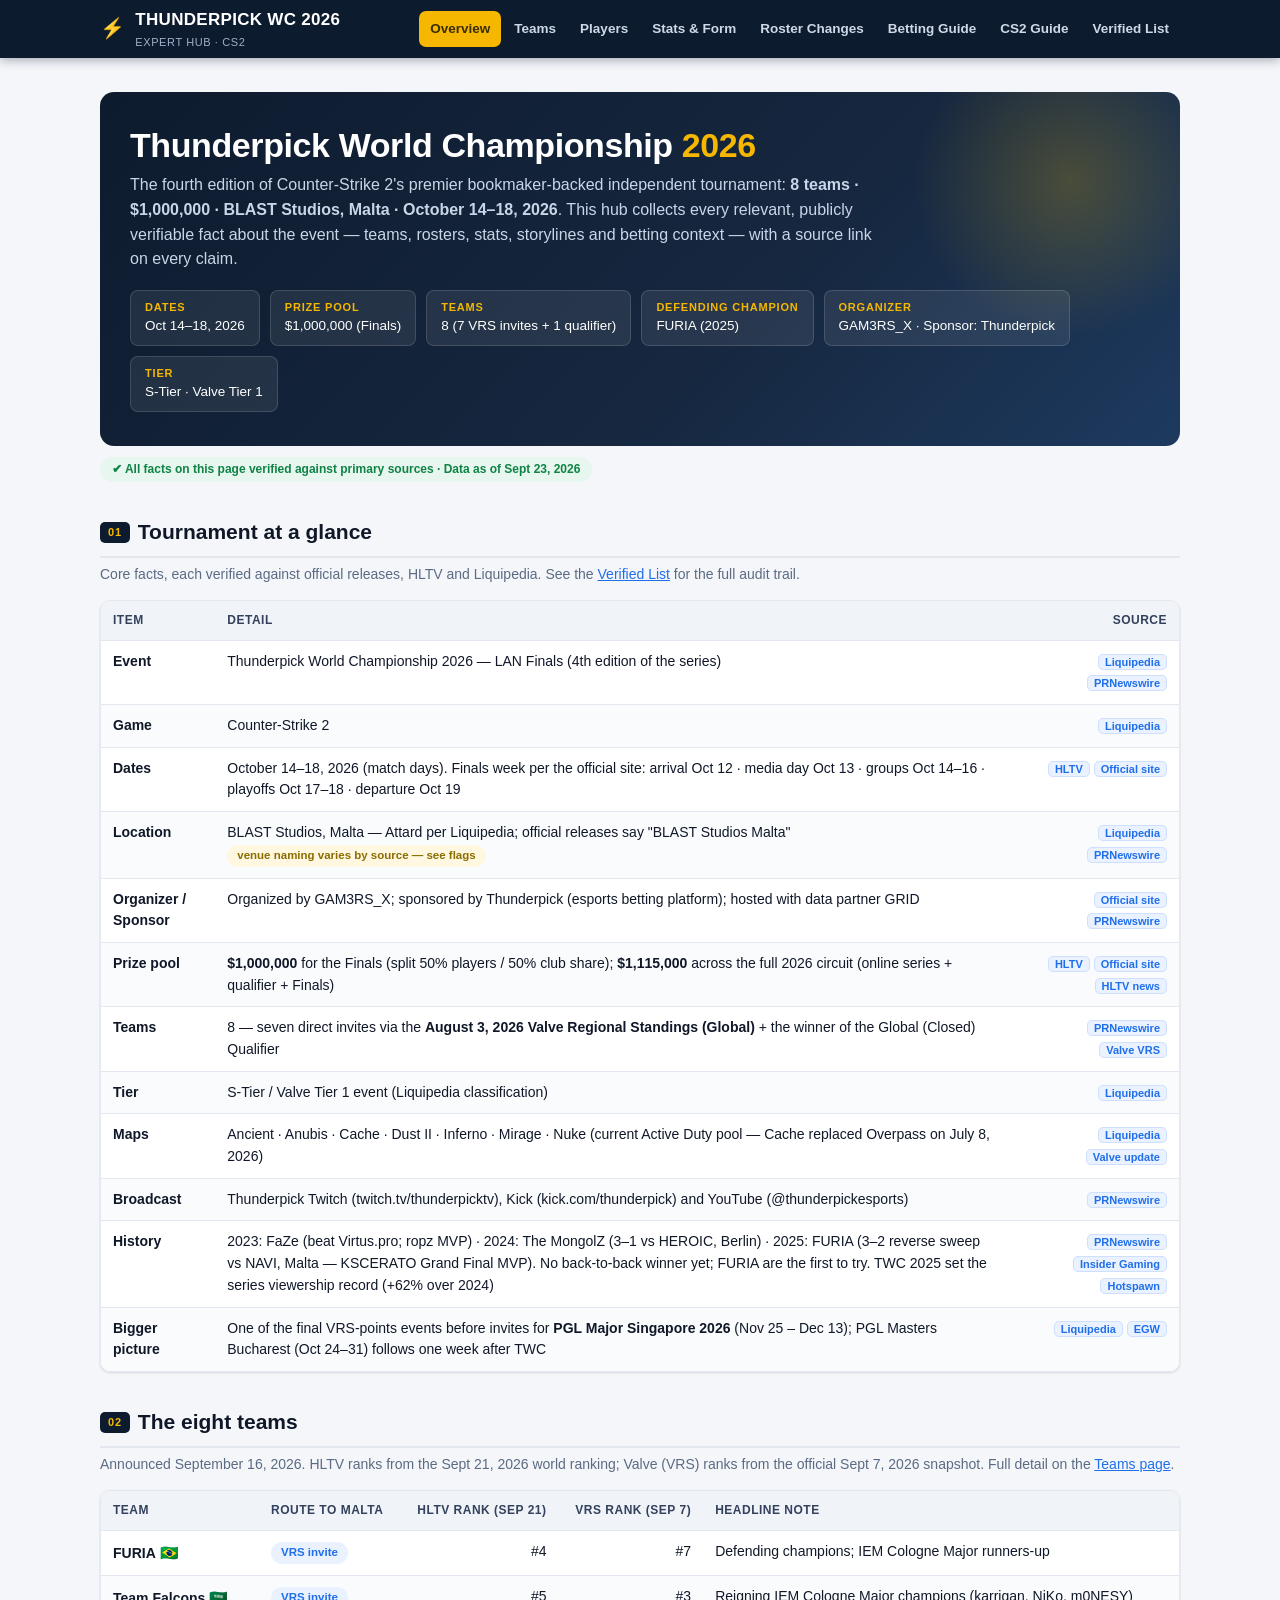
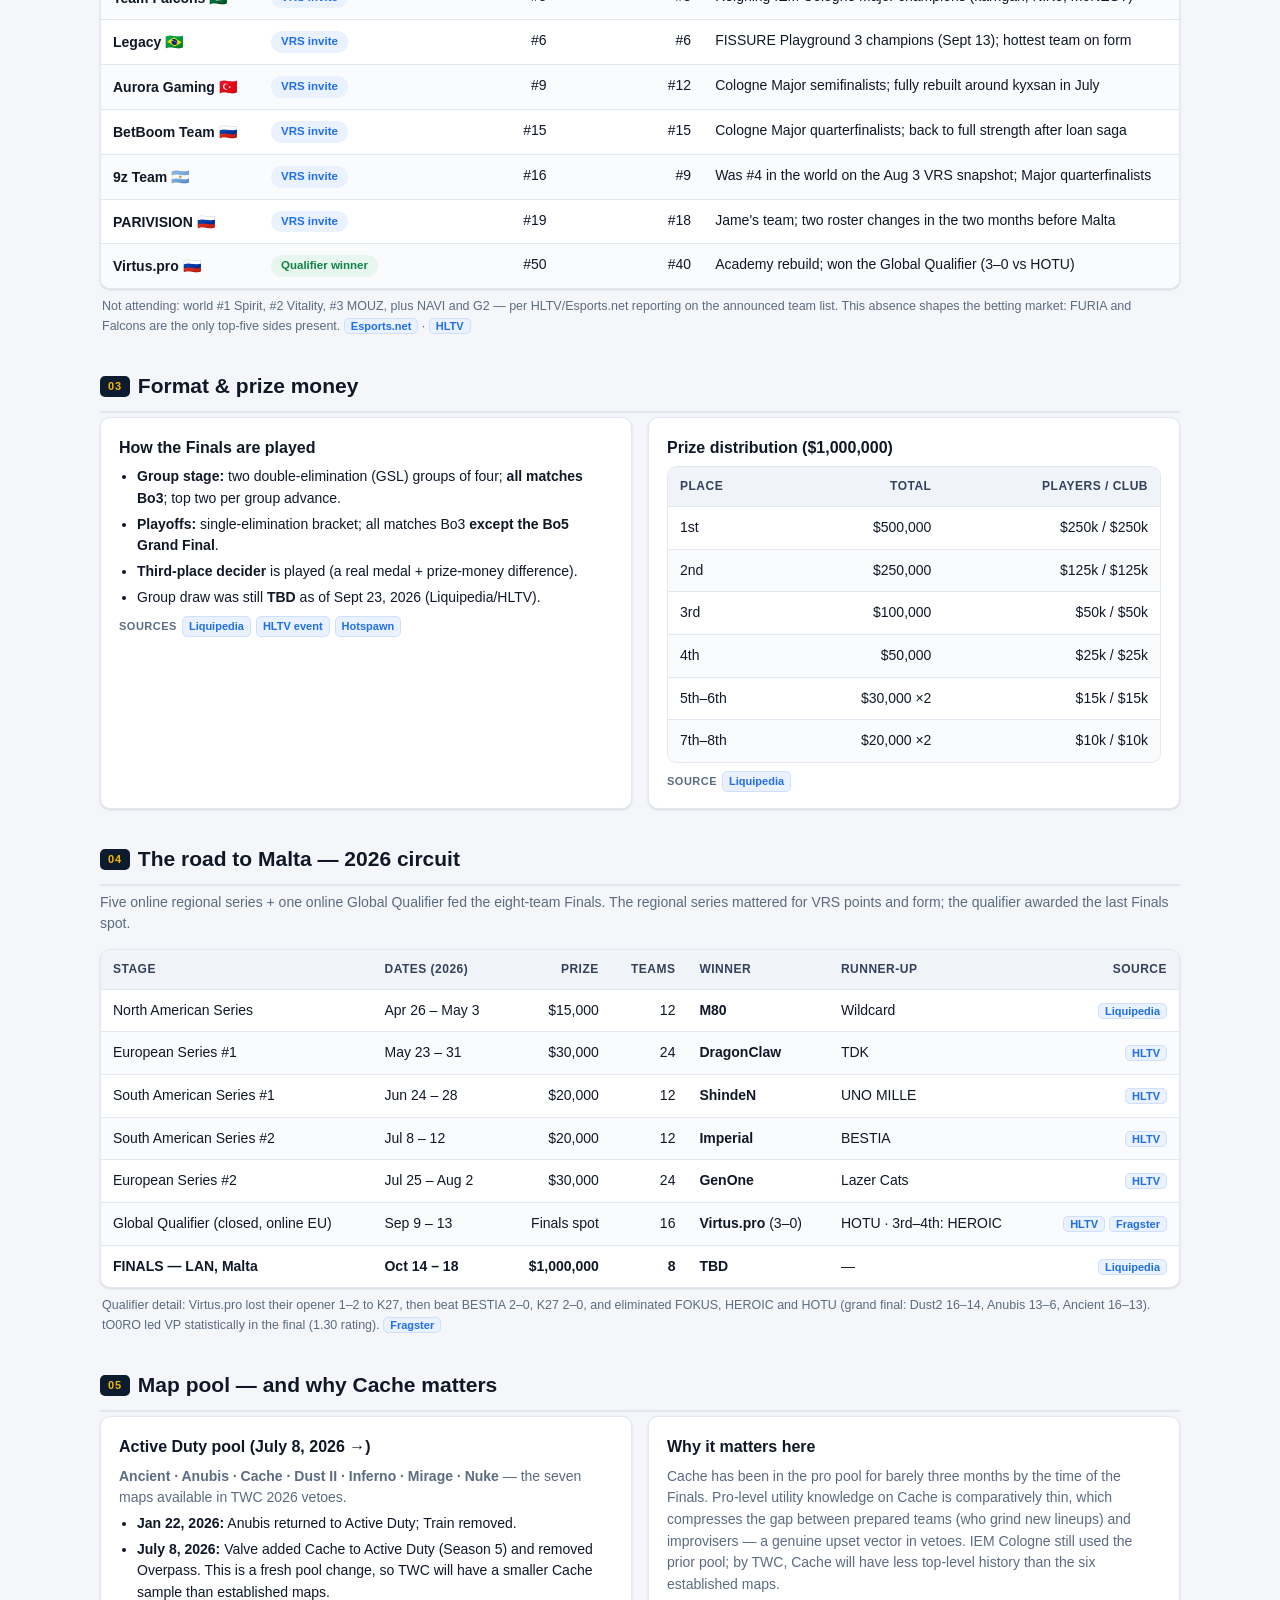
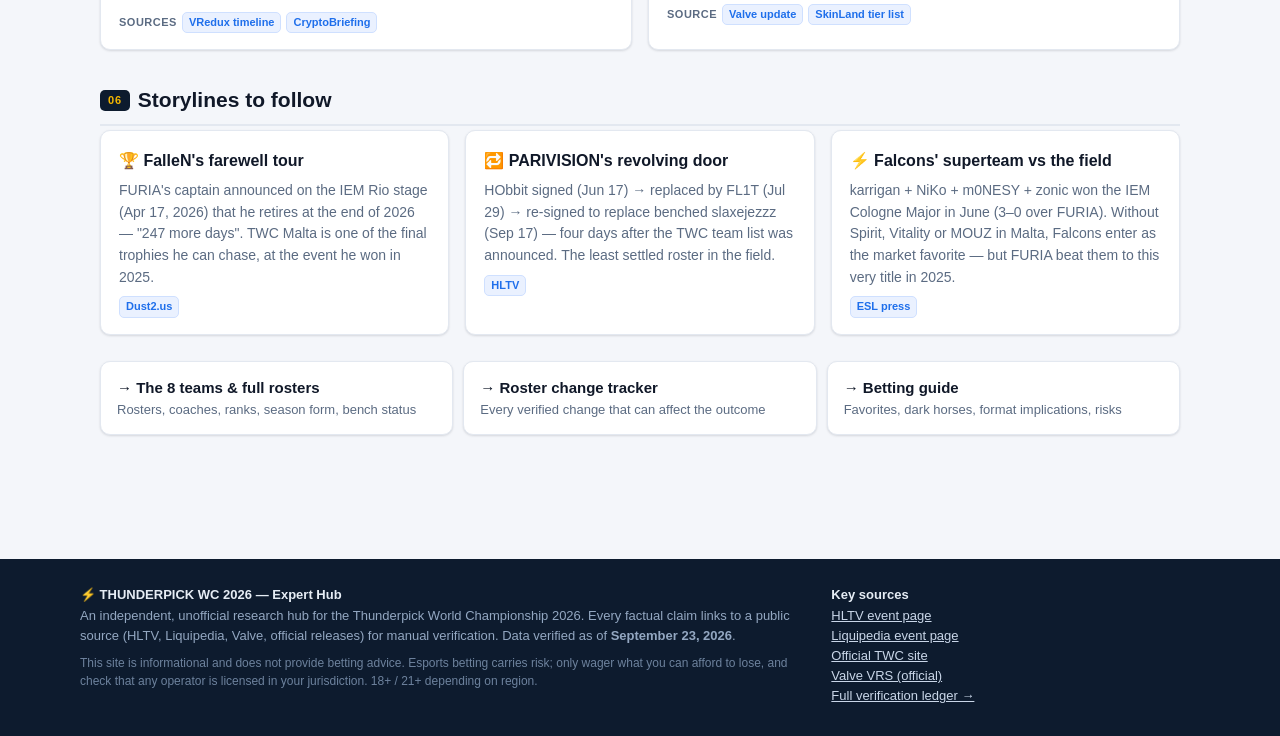
==== commit 8872930a: "Second research pass: 20 new verified entries (21-40), site-wide integration - Ledger grows to 40 da" ====
--- a/index.html
+++ b/index.html
@@ -52,7 +52,7 @@
       <tbody>
         <tr><td><b>Event</b></td><td>Thunderpick World Championship 2026 — LAN Finals (4th edition of the series)</td><td class="num"><a class="src" href="https://liquipedia.net/counterstrike/Thunderpick/World_Championship/2026" target="_blank" rel="noopener">Liquipedia</a> <a class="src" href="https://www.prnewswire.com/news-releases/thunderpick-world-championship-2026-returns-to-malta-with-1-million-prize-pool-302850221.html" target="_blank" rel="noopener">PRNewswire</a></td></tr>
         <tr><td><b>Game</b></td><td>Counter-Strike 2</td><td class="num"><a class="src" href="https://liquipedia.net/counterstrike/Thunderpick/World_Championship/2026" target="_blank" rel="noopener">Liquipedia</a></td></tr>
-        <tr><td><b>Dates</b></td><td>October 14–18, 2026 (five-day Finals)</td><td class="num"><a class="src" href="https://www.hltv.org/events/8932/thunderpick-world-championship-2026" target="_blank" rel="noopener">HLTV</a> <a class="src" href="https://liquipedia.net/counterstrike/Thunderpick/World_Championship/2026" target="_blank" rel="noopener">Liquipedia</a></td></tr>
+        <tr><td><b>Dates</b></td><td>October 14–18, 2026 (match days). Finals week per the official site: arrival Oct 12 · media day Oct 13 · groups Oct 14–16 · playoffs Oct 17–18 · departure Oct 19</td><td class="num"><a class="src" href="https://www.hltv.org/events/8932/thunderpick-world-championship-2026" target="_blank" rel="noopener">HLTV</a> <a class="src" href="https://world-championship.thunderpick.io/2026-finals/" target="_blank" rel="noopener">Official site</a></td></tr>
         <tr><td><b>Location</b></td><td>BLAST Studios, Malta — Attard per Liquipedia; official releases say "BLAST Studios Malta" <span class="badge warn">venue naming varies by source — see flags</span></td><td class="num"><a class="src" href="https://liquipedia.net/counterstrike/Thunderpick/World_Championship/2026" target="_blank" rel="noopener">Liquipedia</a> <a class="src" href="https://www.prnewswire.com/news-releases/thunderpick-world-championship-2026-returns-to-malta-with-1-million-prize-pool-302850221.html" target="_blank" rel="noopener">PRNewswire</a></td></tr>
         <tr><td><b>Organizer / Sponsor</b></td><td>Organized by GAM3RS_X; sponsored by Thunderpick (esports betting platform); hosted with data partner GRID</td><td class="num"><a class="src" href="https://world-championship.thunderpick.io/" target="_blank" rel="noopener">Official site</a> <a class="src" href="https://www.prnewswire.com/news-releases/thunderpick-world-championship-2026-returns-to-malta-with-1-million-prize-pool-302850221.html" target="_blank" rel="noopener">PRNewswire</a></td></tr>
         <tr><td><b>Prize pool</b></td><td><b>$1,000,000</b> for the Finals (split 50% players / 50% club share); <b>$1,115,000</b> across the full 2026 circuit (online series + qualifier + Finals)</td><td class="num"><a class="src" href="https://www.hltv.org/events/8932/thunderpick-world-championship-2026" target="_blank" rel="noopener">HLTV</a> <a class="src" href="https://world-championship.thunderpick.io/" target="_blank" rel="noopener">Official site</a> <a class="src" href="https://www.hltv.org/news/43425/thunderpick-world-championship-2026-additional-information-revealed" target="_blank" rel="noopener">HLTV news</a></td></tr>
@@ -60,7 +60,7 @@
         <tr><td><b>Tier</b></td><td>S-Tier / Valve Tier 1 event (Liquipedia classification)</td><td class="num"><a class="src" href="https://liquipedia.net/counterstrike/Thunderpick/World_Championship/2026" target="_blank" rel="noopener">Liquipedia</a></td></tr>
         <tr><td><b>Maps</b></td><td>Ancient · Anubis · Cache · Dust II · Inferno · Mirage · Nuke (current Active Duty pool — Cache replaced Overpass on July 8, 2026)</td><td class="num"><a class="src" href="https://liquipedia.net/counterstrike/Thunderpick/World_Championship/2026" target="_blank" rel="noopener">Liquipedia</a> <a class="src" href="https://www.counter-strike.net/news/updates" target="_blank" rel="noopener">Valve update</a></td></tr>
         <tr><td><b>Broadcast</b></td><td>Thunderpick Twitch (twitch.tv/thunderpicktv), Kick (kick.com/thunderpick) and YouTube (@thunderpickesports)</td><td class="num"><a class="src" href="https://www.prnewswire.com/news-releases/thunderpick-world-championship-2026-returns-to-malta-with-1-million-prize-pool-302850221.html" target="_blank" rel="noopener">PRNewswire</a></td></tr>
-        <tr><td><b>History</b></td><td>2023: FaZe (online edition) · 2024: The MongolZ (first Malta LAN) · 2025: FURIA (3–2 reverse sweep vs NAVI)</td><td class="num"><a class="src" href="https://www.hltv.org/news/43425/thunderpick-world-championship-2026-additional-information-revealed" target="_blank" rel="noopener">HLTV</a> <a class="src" href="https://www.hotspawn.com/counter-strike/news/furia-reverse-sweep-navi-to-win-thunderpick-world-championship-2025" target="_blank" rel="noopener">Hotspawn</a></td></tr>
+        <tr><td><b>History</b></td><td>2023: FaZe (beat Virtus.pro; ropz MVP) · 2024: The MongolZ (3–1 vs HEROIC, Berlin) · 2025: FURIA (3–2 reverse sweep vs NAVI, Malta — KSCERATO Grand Final MVP). No back-to-back winner yet; FURIA are the first to try. TWC 2025 set the series viewership record (+62% over 2024)</td><td class="num"><a class="src" href="https://www.prnewswire.com/news-releases/furia-pulls-off-the-reverse-sweep-to-win-thunderpick-world-championship-2025-302595328.html" target="_blank" rel="noopener">PRNewswire</a> <a class="src" href="https://insider-gaming.com/mongolz-wins-thunderpick-world-championship/" target="_blank" rel="noopener">Insider Gaming</a> <a class="src" href="https://www.hotspawn.com/counter-strike/news/furia-reverse-sweep-navi-to-win-thunderpick-world-championship-2025" target="_blank" rel="noopener">Hotspawn</a></td></tr>
         <tr><td><b>Bigger picture</b></td><td>One of the final VRS-points events before invites for <b>PGL Major Singapore 2026</b> (Nov 25 – Dec 13); PGL Masters Bucharest (Oct 24–31) follows one week after TWC</td><td class="num"><a class="src" href="https://liquipedia.net/counterstrike/PGL/2026/Singapore" target="_blank" rel="noopener">Liquipedia</a> <a class="src" href="https://egamersworld.com/counterstrike/event/pgl-masters-bucharest-2026-thkIFvyQ2" target="_blank" rel="noopener">EGW</a></td></tr>
       </tbody>
     </table>
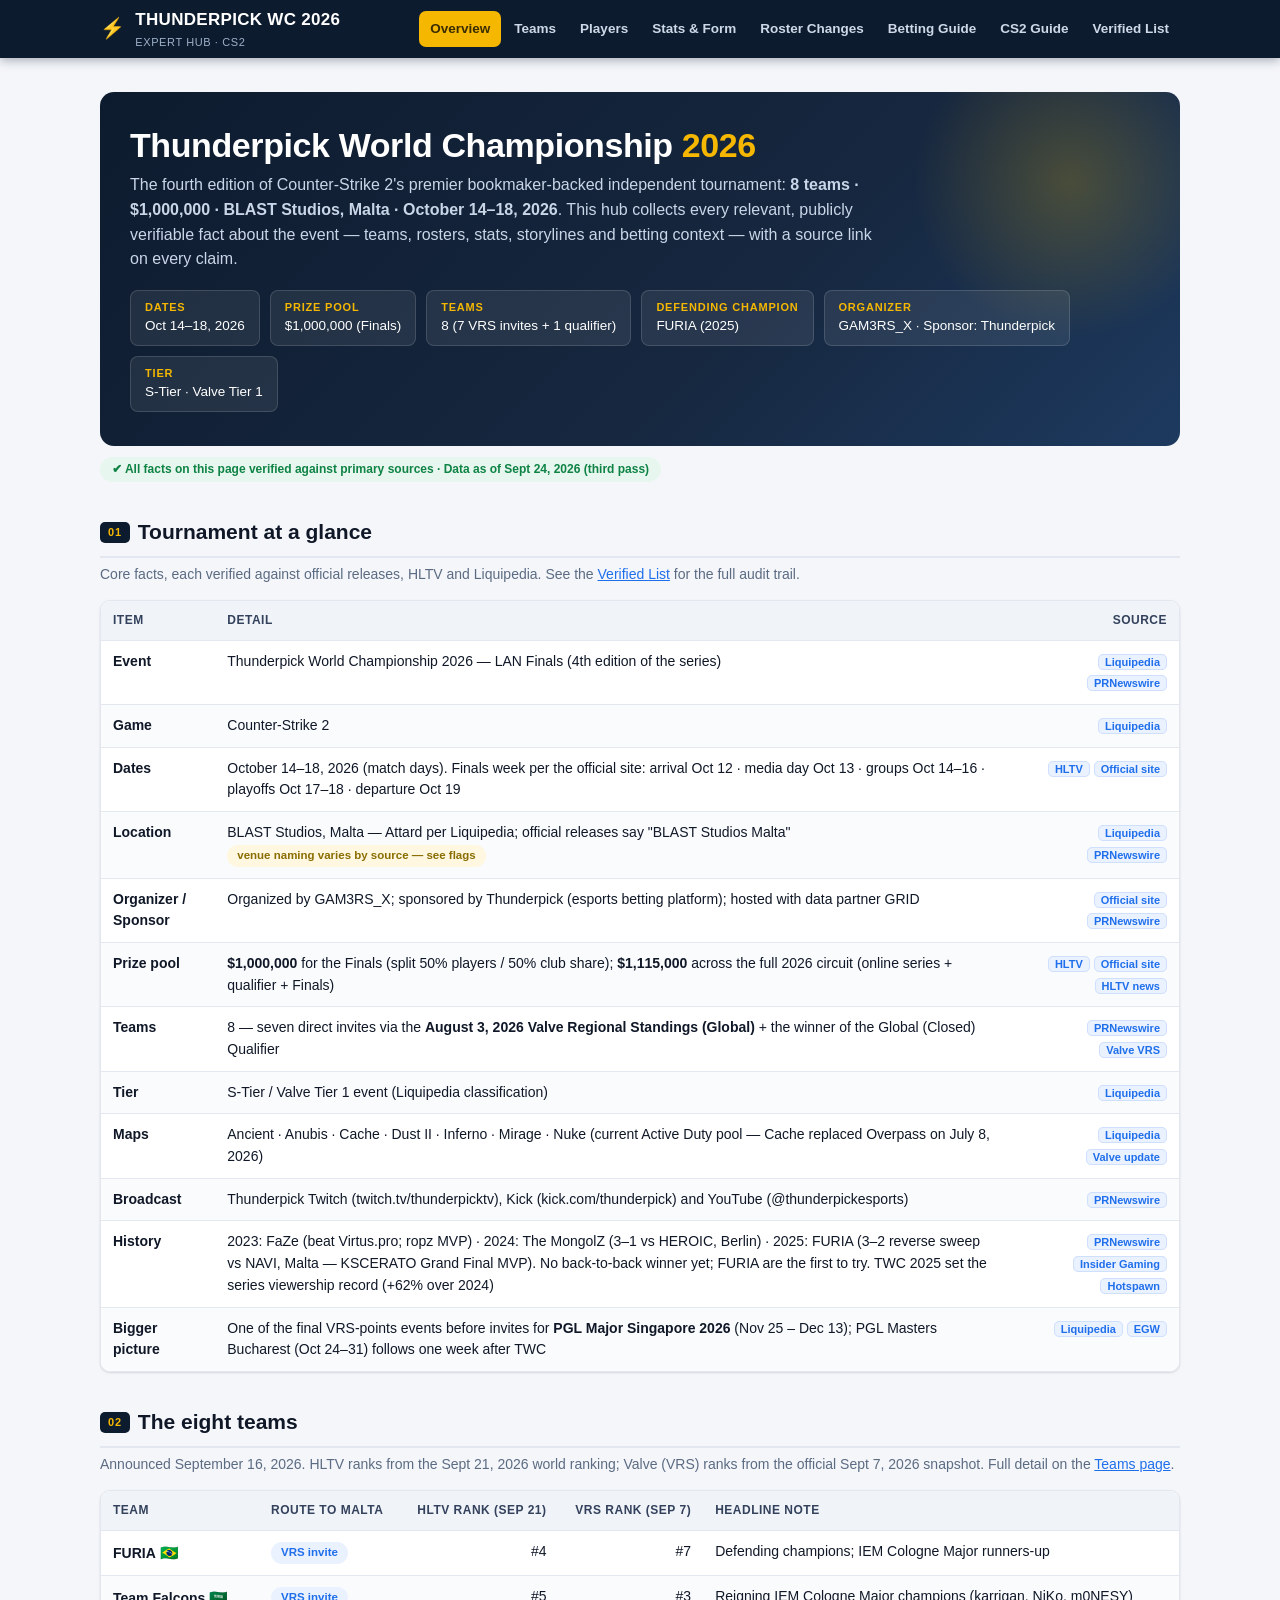
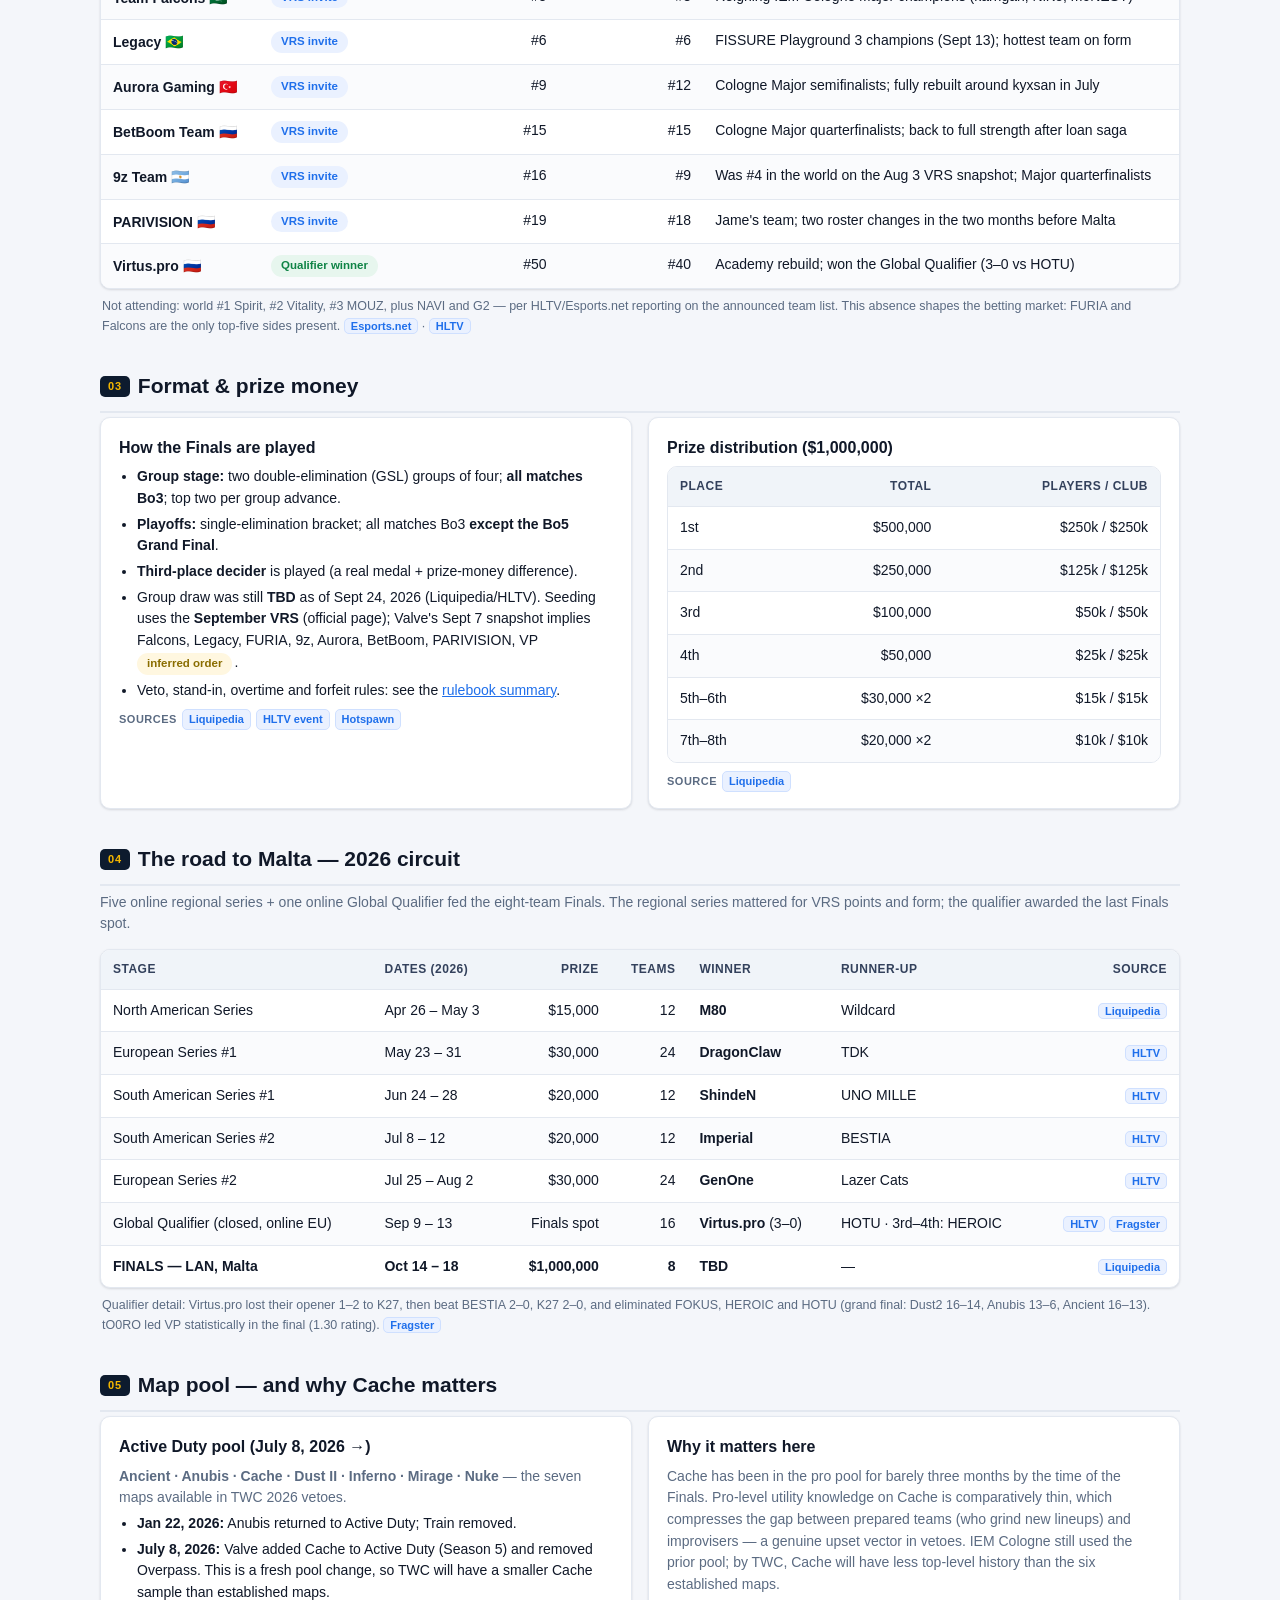
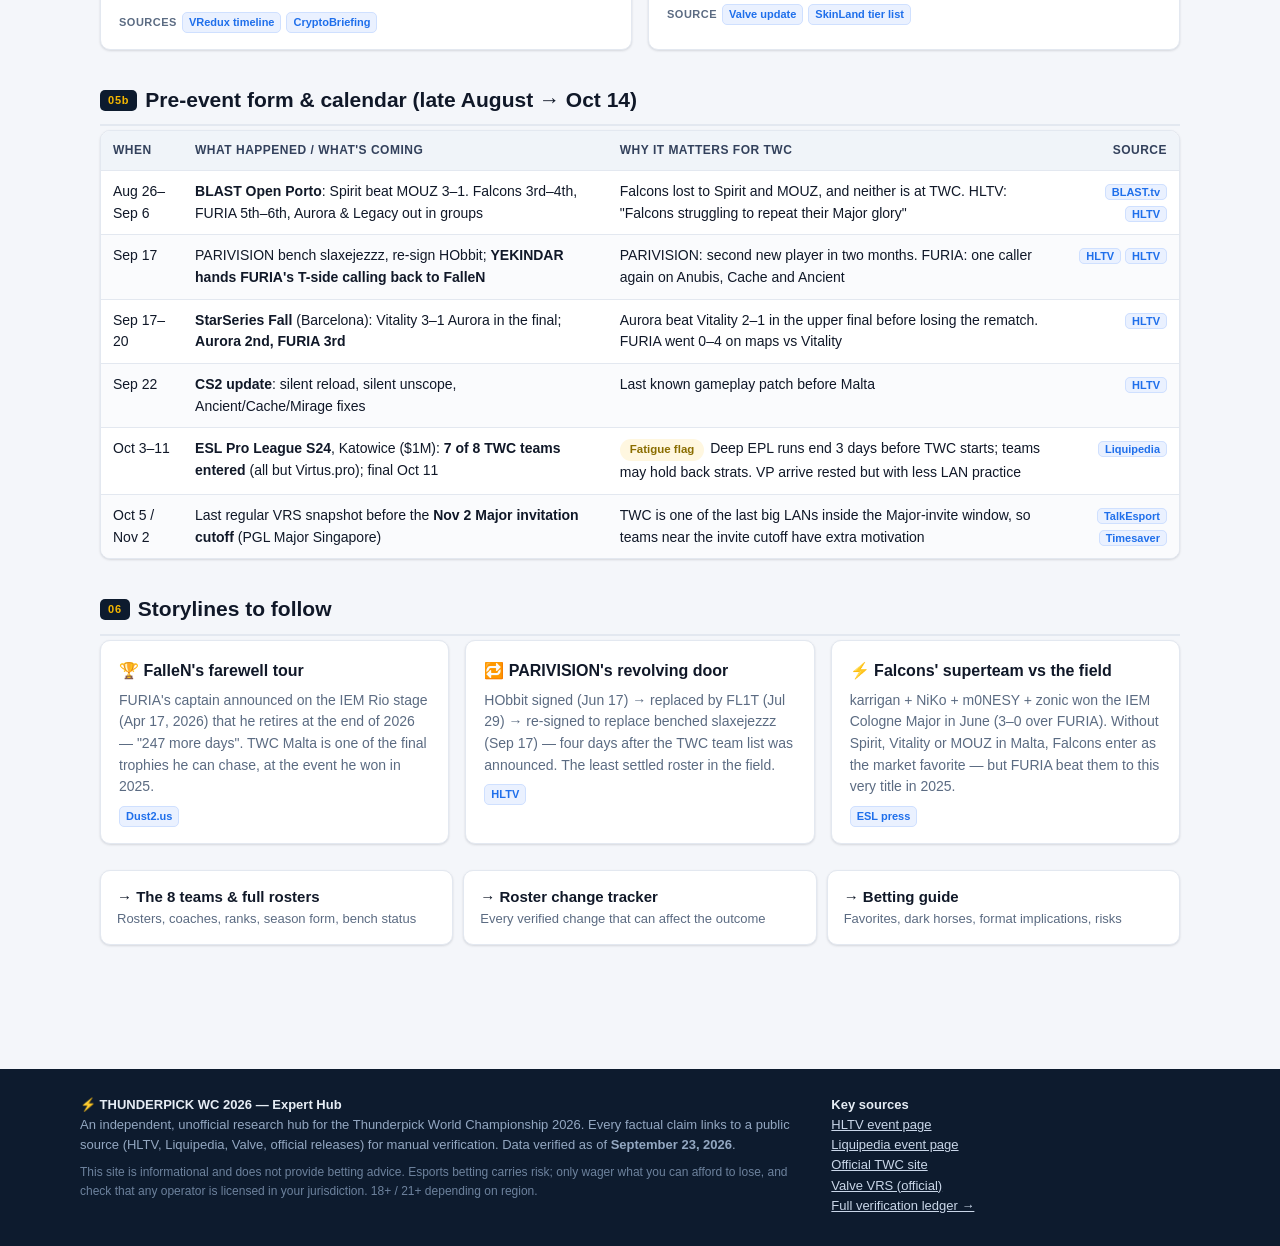
==== commit f1ec4b40: "Pass 3: 20 new verified entries (41-60), rulebook summary, pre-event form/calendar, BetBoom/OT/Magis" ====
--- a/index.html
+++ b/index.html
@@ -41,7 +41,7 @@
   </div>
 </div>
 
-<div style="margin:10px 0 0;"><span class="updated">✔ All facts on this page verified against primary sources · Data as of Sept 23, 2026</span></div>
+<div style="margin:10px 0 0;"><span class="updated">✔ All facts on this page verified against primary sources · Data as of Sept 24, 2026 (third pass)</span></div>
 
 <div class="section">
   <h2><span class="sec-tag">01</span>Tournament at a glance</h2>
@@ -97,7 +97,8 @@
         <li><b>Group stage:</b> two double-elimination (GSL) groups of four; <b>all matches Bo3</b>; top two per group advance.</li>
         <li><b>Playoffs:</b> single-elimination bracket; all matches Bo3 <b>except the Bo5 Grand Final</b>.</li>
         <li><b>Third-place decider</b> is played (a real medal + prize-money difference).</li>
-        <li>Group draw was still <b>TBD</b> as of Sept 23, 2026 (Liquipedia/HLTV).</li>
+        <li>Group draw was still <b>TBD</b> as of Sept 24, 2026 (Liquipedia/HLTV). Seeding uses the <b>September VRS</b> (official page); Valve's Sept 7 snapshot implies Falcons, Legacy, FURIA, 9z, Aurora, BetBoom, PARIVISION, VP <span class="badge warn">inferred order</span>.</li>
+        <li>Veto, stand-in, overtime and forfeit rules: see the <a href="cs2-guide.html#rules">rulebook summary</a>.</li>
       </ul>
       <div class="srcs"><span class="lbl">Sources</span><a class="src" href="https://liquipedia.net/counterstrike/Thunderpick/World_Championship/2026" target="_blank" rel="noopener">Liquipedia</a><a class="src" href="https://www.hltv.org/events/8932/thunderpick-world-championship-2026" target="_blank" rel="noopener">HLTV event</a><a class="src" href="https://www.hotspawn.com/counter-strike/tournament/thunderpick-world-championship-2026-2" target="_blank" rel="noopener">Hotspawn</a></div>
     </div>
@@ -161,6 +162,23 @@
   </div>
 </div>
 
+<div class="section" id="since-announcement">
+  <h2><span class="sec-tag">05b</span>Pre-event form &amp; calendar (late August → Oct 14)</h2>
+  <div class="table-wrap">
+    <table>
+      <thead><tr><th>When</th><th>What happened / what's coming</th><th>Why it matters for TWC</th><th class="num">Source</th></tr></thead>
+      <tbody>
+        <tr><td>Aug 26–Sep 6</td><td><b>BLAST Open Porto</b>: Spirit beat MOUZ 3–1. Falcons 3rd–4th, FURIA 5th–6th, Aurora &amp; Legacy out in groups</td><td>Falcons lost to Spirit and MOUZ, and neither is at TWC. HLTV: "Falcons struggling to repeat their Major glory"</td><td class="num"><a class="src" href="https://blast.tv/cs/tournaments/open-2026-season-2/match" target="_blank" rel="noopener">BLAST.tv</a> <a class="src" href="https://www.hltv.org/news/45467/spirit-take-down-mouz-for-blast-open-porto-title" target="_blank" rel="noopener">HLTV</a></td></tr>
+        <tr><td>Sep 17</td><td>PARIVISION bench slaxejezzz, re-sign HObbit; <b>YEKINDAR hands FURIA's T-side calling back to FalleN</b></td><td>PARIVISION: second new player in two months. FURIA: one caller again on Anubis, Cache and Ancient</td><td class="num"><a class="src" href="https://www.hltv.org/news/45534/parivision-replace-slaxejezzz-with-hobbit" target="_blank" rel="noopener">HLTV</a> <a class="src" href="https://www.hltv.org/news/45540/yekindar-im-not-calling-anymore-and-hopefully-im-not-going-to-be-in-the-future" target="_blank" rel="noopener">HLTV</a></td></tr>
+        <tr><td>Sep 17–20</td><td><b>StarSeries Fall</b> (Barcelona): Vitality 3–1 Aurora in the final; <b>Aurora 2nd, FURIA 3rd</b></td><td>Aurora beat Vitality 2–1 in the upper final before losing the rematch. FURIA went 0–4 on maps vs Vitality</td><td class="num"><a class="src" href="https://www.hltv.org/news/45558/vitality-beat-aurora-at-starseries-fall-for-first-title-since-may" target="_blank" rel="noopener">HLTV</a></td></tr>
+        <tr><td>Sep 22</td><td><b>CS2 update</b>: silent reload, silent unscope, Ancient/Cache/Mirage fixes</td><td>Last known gameplay patch before Malta</td><td class="num"><a class="src" href="https://www.hltv.org/news/45567/silent-reload-mechanic-arrives-in-new-cs-update" target="_blank" rel="noopener">HLTV</a></td></tr>
+        <tr><td>Oct 3–11</td><td><b>ESL Pro League S24</b>, Katowice ($1M): <b>7 of 8 TWC teams entered</b> (all but Virtus.pro); final Oct 11</td><td><span class="badge warn">Fatigue flag</span> Deep EPL runs end 3 days before TWC starts; teams may hold back strats. VP arrive rested but with less LAN practice</td><td class="num"><a class="src" href="https://liquipedia.net/counterstrike/ESL/Pro_League/Season_24" target="_blank" rel="noopener">Liquipedia</a></td></tr>
+        <tr><td>Oct 5 / Nov 2</td><td>Last regular VRS snapshot before the <b>Nov 2 Major invitation cutoff</b> (PGL Major Singapore)</td><td>TWC is one of the last big LANs inside the Major-invite window, so teams near the invite cutoff have extra motivation</td><td class="num"><a class="src" href="https://www.talkesport.com/news/pgl-major-singapore-2026-third-place-match-vrs-cutoff-november-2-deadlines/" target="_blank" rel="noopener">TalkEsport</a> <a class="src" href="https://timesaver.gg/news/next-cs2-major-pgl-singapore-2026-dates-format-qualification" target="_blank" rel="noopener">Timesaver</a></td></tr>
+      </tbody>
+    </table>
+  </div>
+</div>
+
 <div class="section">
   <h2><span class="sec-tag">06</span>Storylines to follow</h2>
   <div class="grid cols-3">
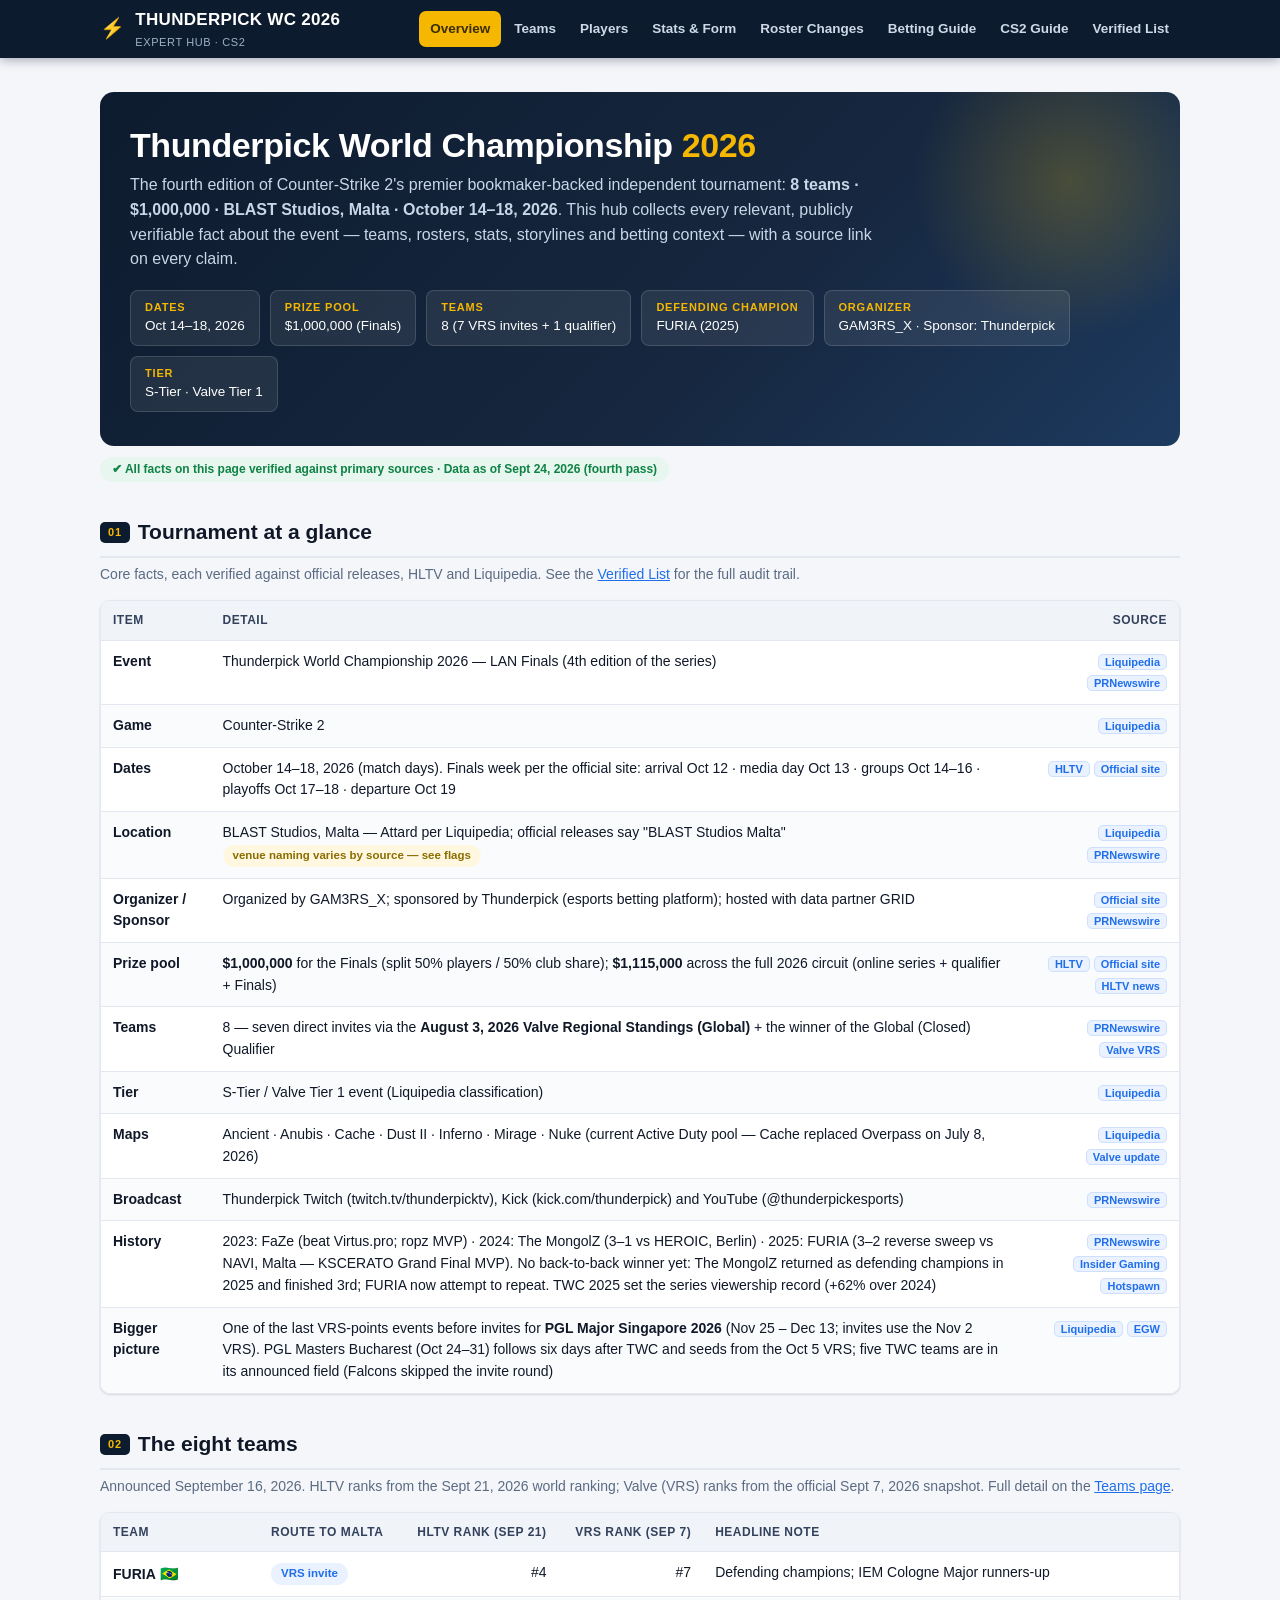
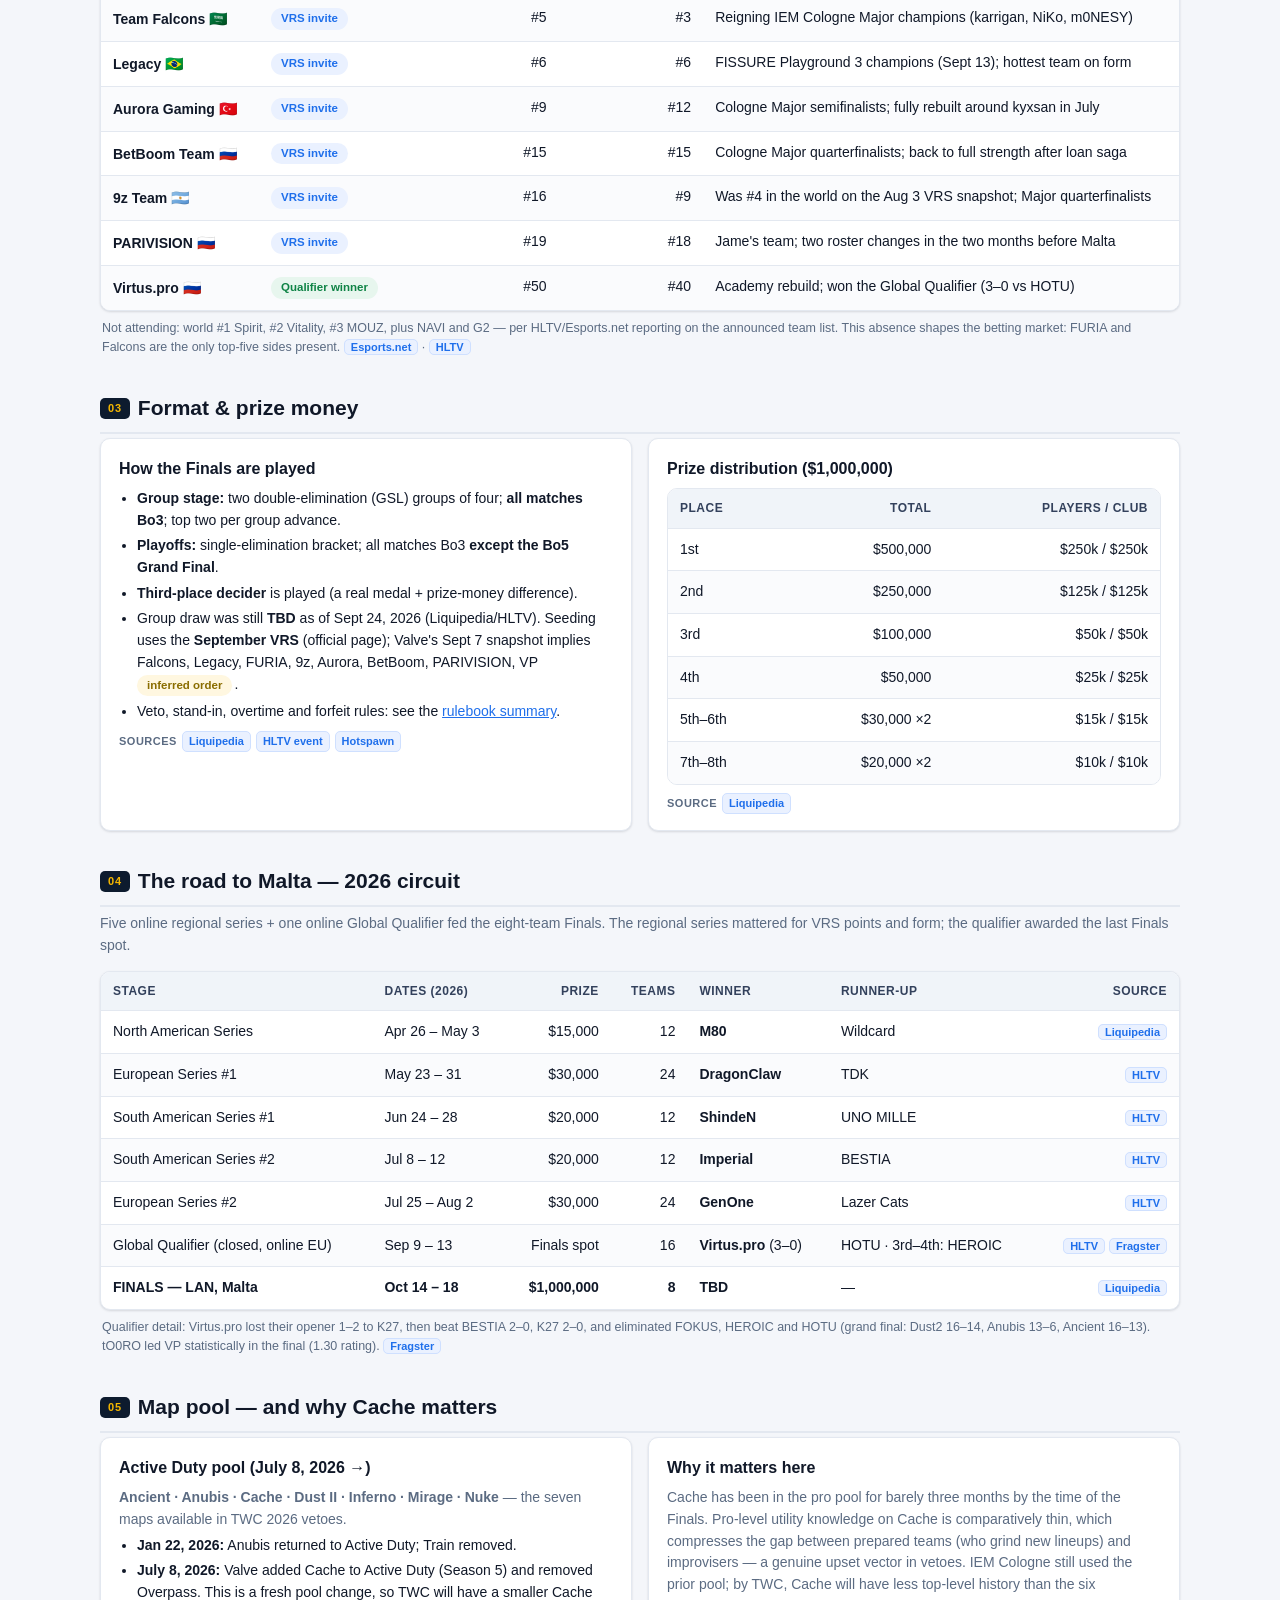
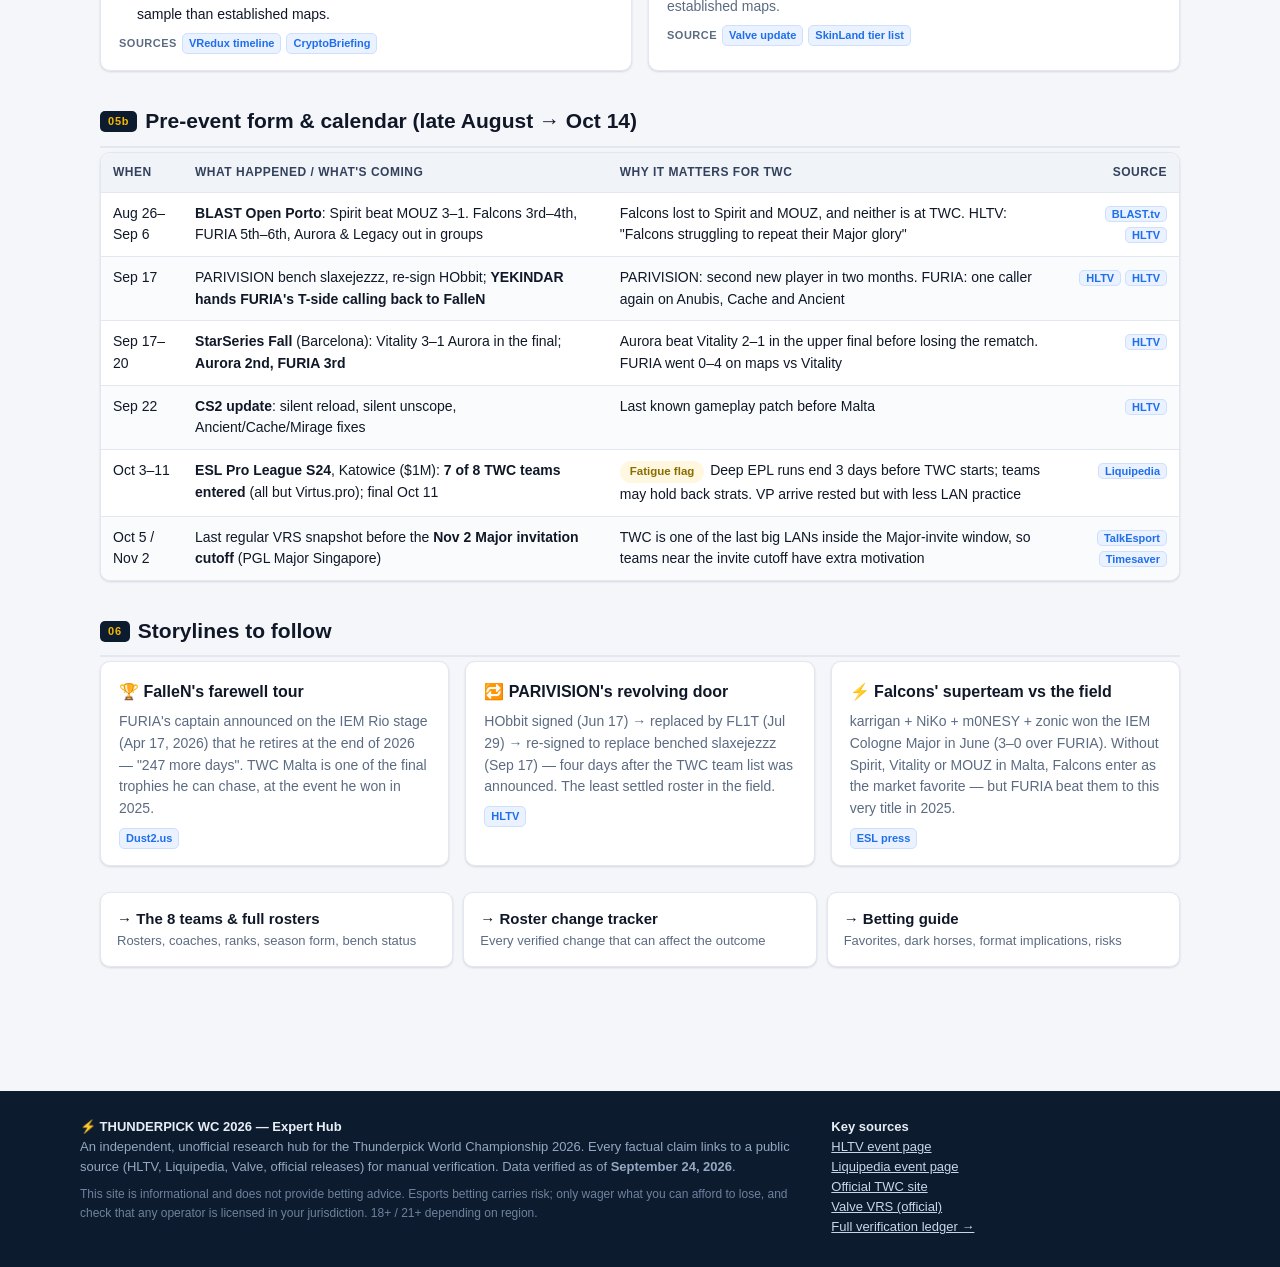
==== commit 060daf34: "Pass 4: 20 new verified ledger entries (61-80) + flagged irregularities Research (verified line-by-l" ====
--- a/index.html
+++ b/index.html
@@ -41,7 +41,7 @@
   </div>
 </div>
 
-<div style="margin:10px 0 0;"><span class="updated">✔ All facts on this page verified against primary sources · Data as of Sept 24, 2026 (third pass)</span></div>
+<div style="margin:10px 0 0;"><span class="updated">✔ All facts on this page verified against primary sources · Data as of Sept 24, 2026 (fourth pass)</span></div>
 
 <div class="section">
   <h2><span class="sec-tag">01</span>Tournament at a glance</h2>
@@ -60,8 +60,8 @@
         <tr><td><b>Tier</b></td><td>S-Tier / Valve Tier 1 event (Liquipedia classification)</td><td class="num"><a class="src" href="https://liquipedia.net/counterstrike/Thunderpick/World_Championship/2026" target="_blank" rel="noopener">Liquipedia</a></td></tr>
         <tr><td><b>Maps</b></td><td>Ancient · Anubis · Cache · Dust II · Inferno · Mirage · Nuke (current Active Duty pool — Cache replaced Overpass on July 8, 2026)</td><td class="num"><a class="src" href="https://liquipedia.net/counterstrike/Thunderpick/World_Championship/2026" target="_blank" rel="noopener">Liquipedia</a> <a class="src" href="https://www.counter-strike.net/news/updates" target="_blank" rel="noopener">Valve update</a></td></tr>
         <tr><td><b>Broadcast</b></td><td>Thunderpick Twitch (twitch.tv/thunderpicktv), Kick (kick.com/thunderpick) and YouTube (@thunderpickesports)</td><td class="num"><a class="src" href="https://www.prnewswire.com/news-releases/thunderpick-world-championship-2026-returns-to-malta-with-1-million-prize-pool-302850221.html" target="_blank" rel="noopener">PRNewswire</a></td></tr>
-        <tr><td><b>History</b></td><td>2023: FaZe (beat Virtus.pro; ropz MVP) · 2024: The MongolZ (3–1 vs HEROIC, Berlin) · 2025: FURIA (3–2 reverse sweep vs NAVI, Malta — KSCERATO Grand Final MVP). No back-to-back winner yet; FURIA are the first to try. TWC 2025 set the series viewership record (+62% over 2024)</td><td class="num"><a class="src" href="https://www.prnewswire.com/news-releases/furia-pulls-off-the-reverse-sweep-to-win-thunderpick-world-championship-2025-302595328.html" target="_blank" rel="noopener">PRNewswire</a> <a class="src" href="https://insider-gaming.com/mongolz-wins-thunderpick-world-championship/" target="_blank" rel="noopener">Insider Gaming</a> <a class="src" href="https://www.hotspawn.com/counter-strike/news/furia-reverse-sweep-navi-to-win-thunderpick-world-championship-2025" target="_blank" rel="noopener">Hotspawn</a></td></tr>
-        <tr><td><b>Bigger picture</b></td><td>One of the final VRS-points events before invites for <b>PGL Major Singapore 2026</b> (Nov 25 – Dec 13); PGL Masters Bucharest (Oct 24–31) follows one week after TWC</td><td class="num"><a class="src" href="https://liquipedia.net/counterstrike/PGL/2026/Singapore" target="_blank" rel="noopener">Liquipedia</a> <a class="src" href="https://egamersworld.com/counterstrike/event/pgl-masters-bucharest-2026-thkIFvyQ2" target="_blank" rel="noopener">EGW</a></td></tr>
+        <tr><td><b>History</b></td><td>2023: FaZe (beat Virtus.pro; ropz MVP) · 2024: The MongolZ (3–1 vs HEROIC, Berlin) · 2025: FURIA (3–2 reverse sweep vs NAVI, Malta — KSCERATO Grand Final MVP). No back-to-back winner yet: The MongolZ returned as defending champions in 2025 and finished 3rd; FURIA now attempt to repeat. TWC 2025 set the series viewership record (+62% over 2024)</td><td class="num"><a class="src" href="https://www.prnewswire.com/news-releases/furia-pulls-off-the-reverse-sweep-to-win-thunderpick-world-championship-2025-302595328.html" target="_blank" rel="noopener">PRNewswire</a> <a class="src" href="https://insider-gaming.com/mongolz-wins-thunderpick-world-championship/" target="_blank" rel="noopener">Insider Gaming</a> <a class="src" href="https://www.hotspawn.com/counter-strike/news/furia-reverse-sweep-navi-to-win-thunderpick-world-championship-2025" target="_blank" rel="noopener">Hotspawn</a></td></tr>
+        <tr><td><b>Bigger picture</b></td><td>One of the last VRS-points events before invites for <b>PGL Major Singapore 2026</b> (Nov 25 – Dec 13; invites use the Nov 2 VRS). PGL Masters Bucharest (Oct 24–31) follows six days after TWC and seeds from the Oct 5 VRS; five TWC teams are in its announced field (Falcons skipped the invite round)</td><td class="num"><a class="src" href="https://liquipedia.net/counterstrike/PGL/2026/Singapore" target="_blank" rel="noopener">Liquipedia</a> <a class="src" href="https://egamersworld.com/counterstrike/event/pgl-masters-bucharest-2026-thkIFvyQ2" target="_blank" rel="noopener">EGW</a></td></tr>
       </tbody>
     </table>
   </div>
@@ -211,7 +211,7 @@
   <div class="footer-inner">
     <div>
       <b style="color:#e6edf5;">⚡ THUNDERPICK WC 2026 — Expert Hub</b><br>
-      An independent, unofficial research hub for the Thunderpick World Championship 2026. Every factual claim links to a public source (HLTV, Liquipedia, Valve, official releases) for manual verification. Data verified as of <b>September 23, 2026</b>.
+      An independent, unofficial research hub for the Thunderpick World Championship 2026. Every factual claim links to a public source (HLTV, Liquipedia, Valve, official releases) for manual verification. Data verified as of <b>September 24, 2026</b>.
       <div class="fine" style="margin-top:8px;">This site is informational and does not provide betting advice. Esports betting carries risk; only wager what you can afford to lose, and check that any operator is licensed in your jurisdiction. 18+ / 21+ depending on region.</div>
     </div>
     <div>
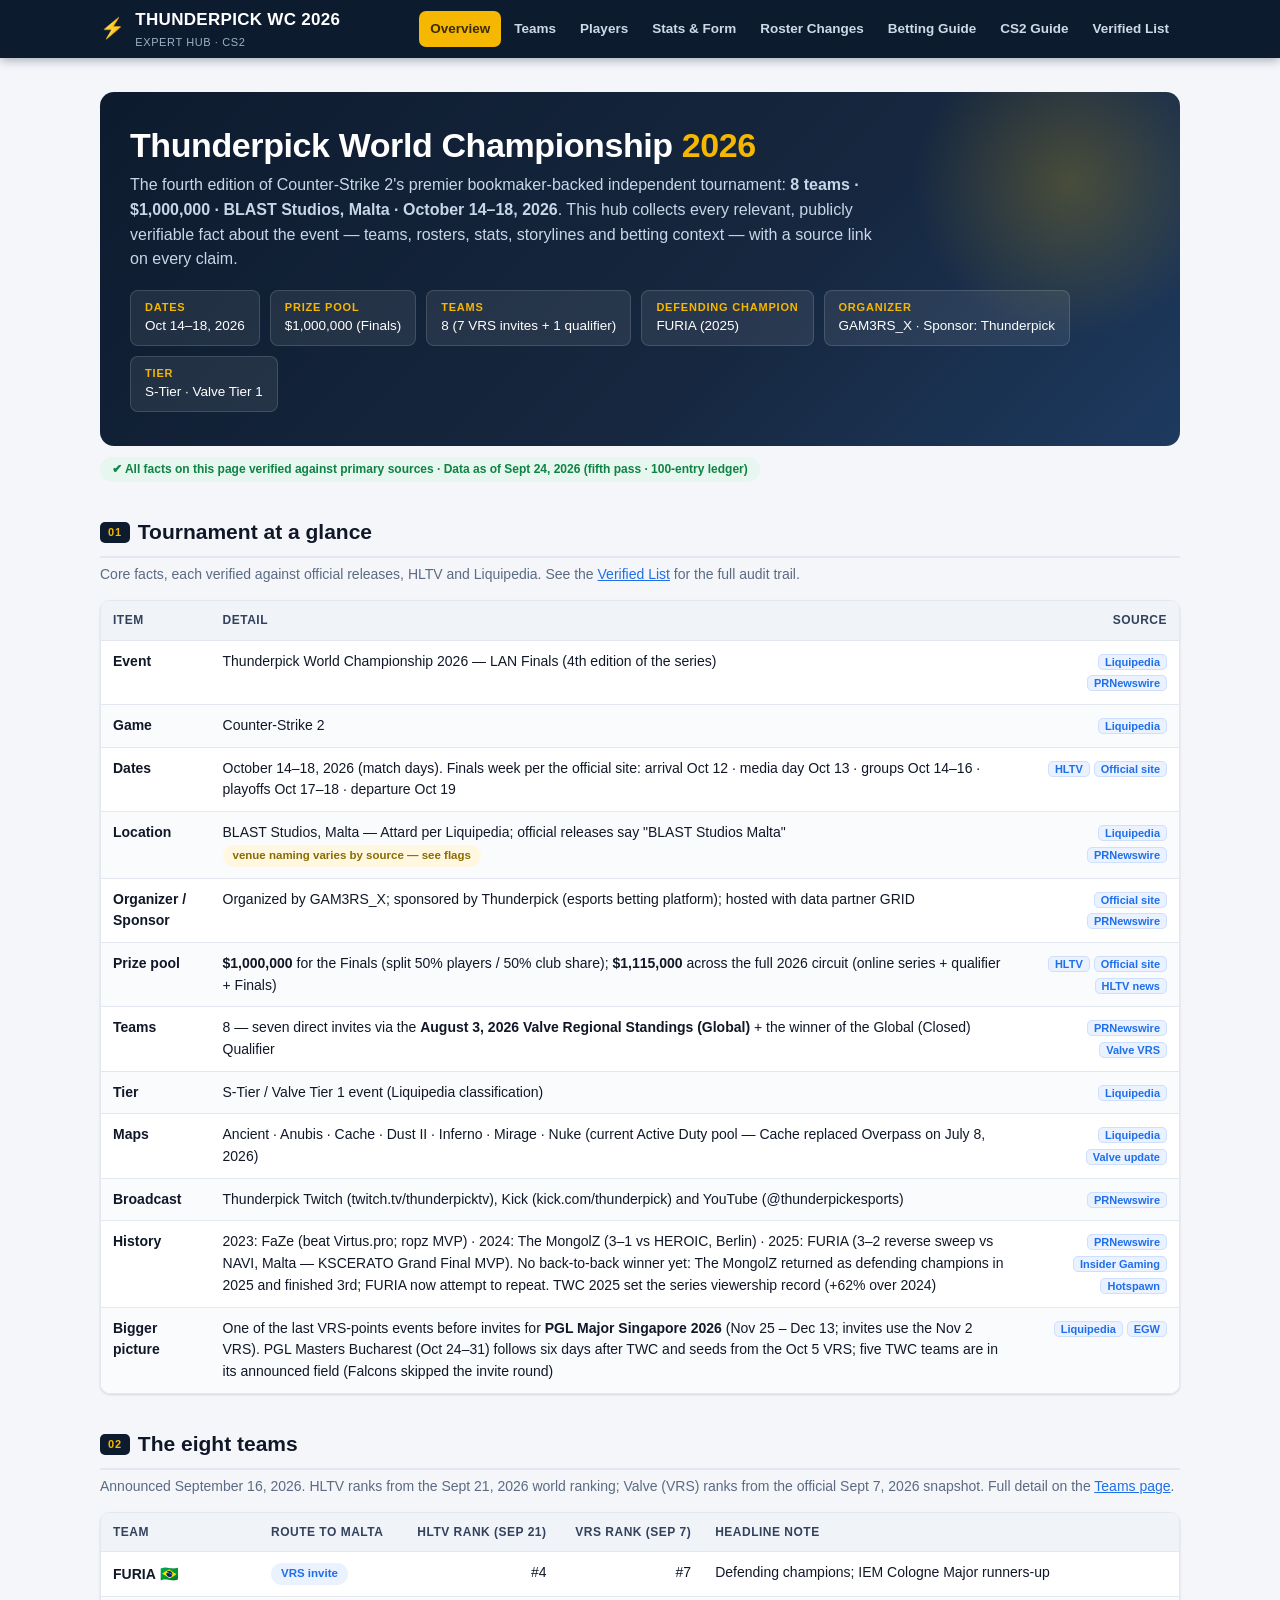
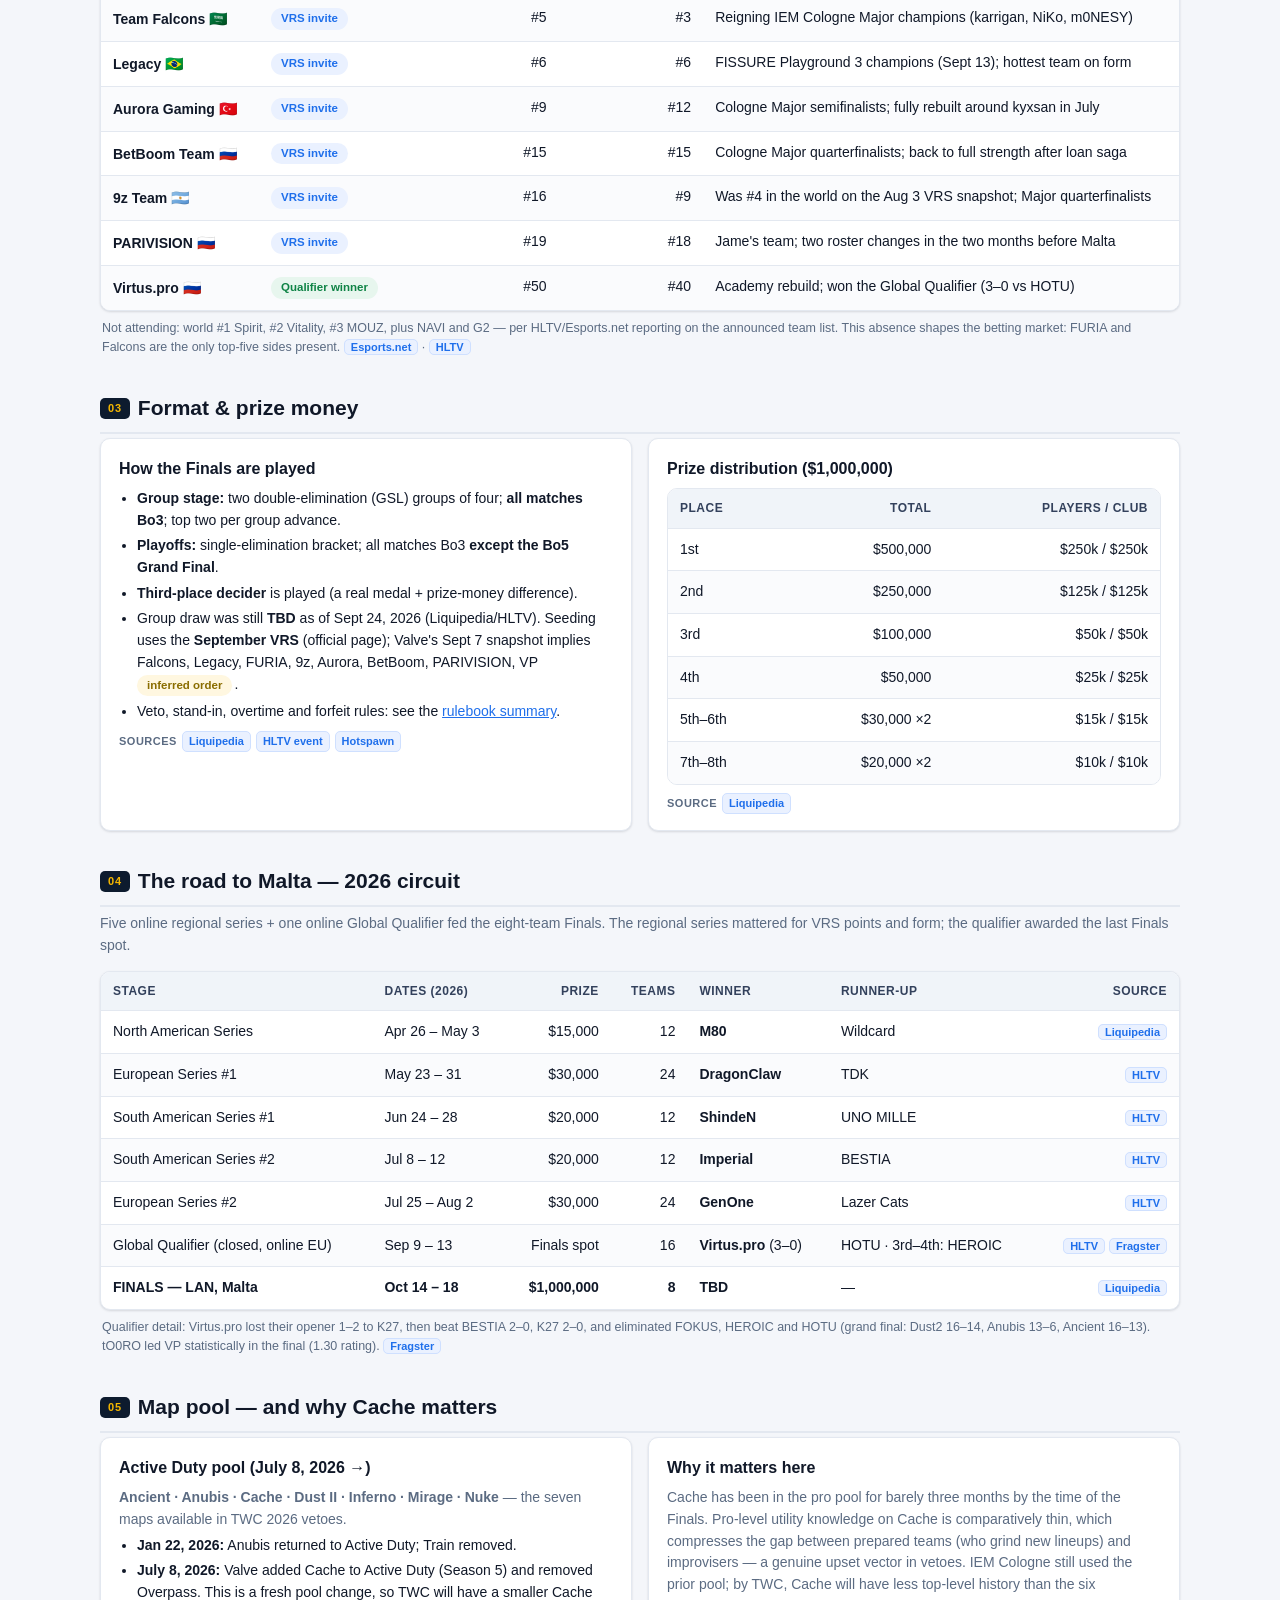
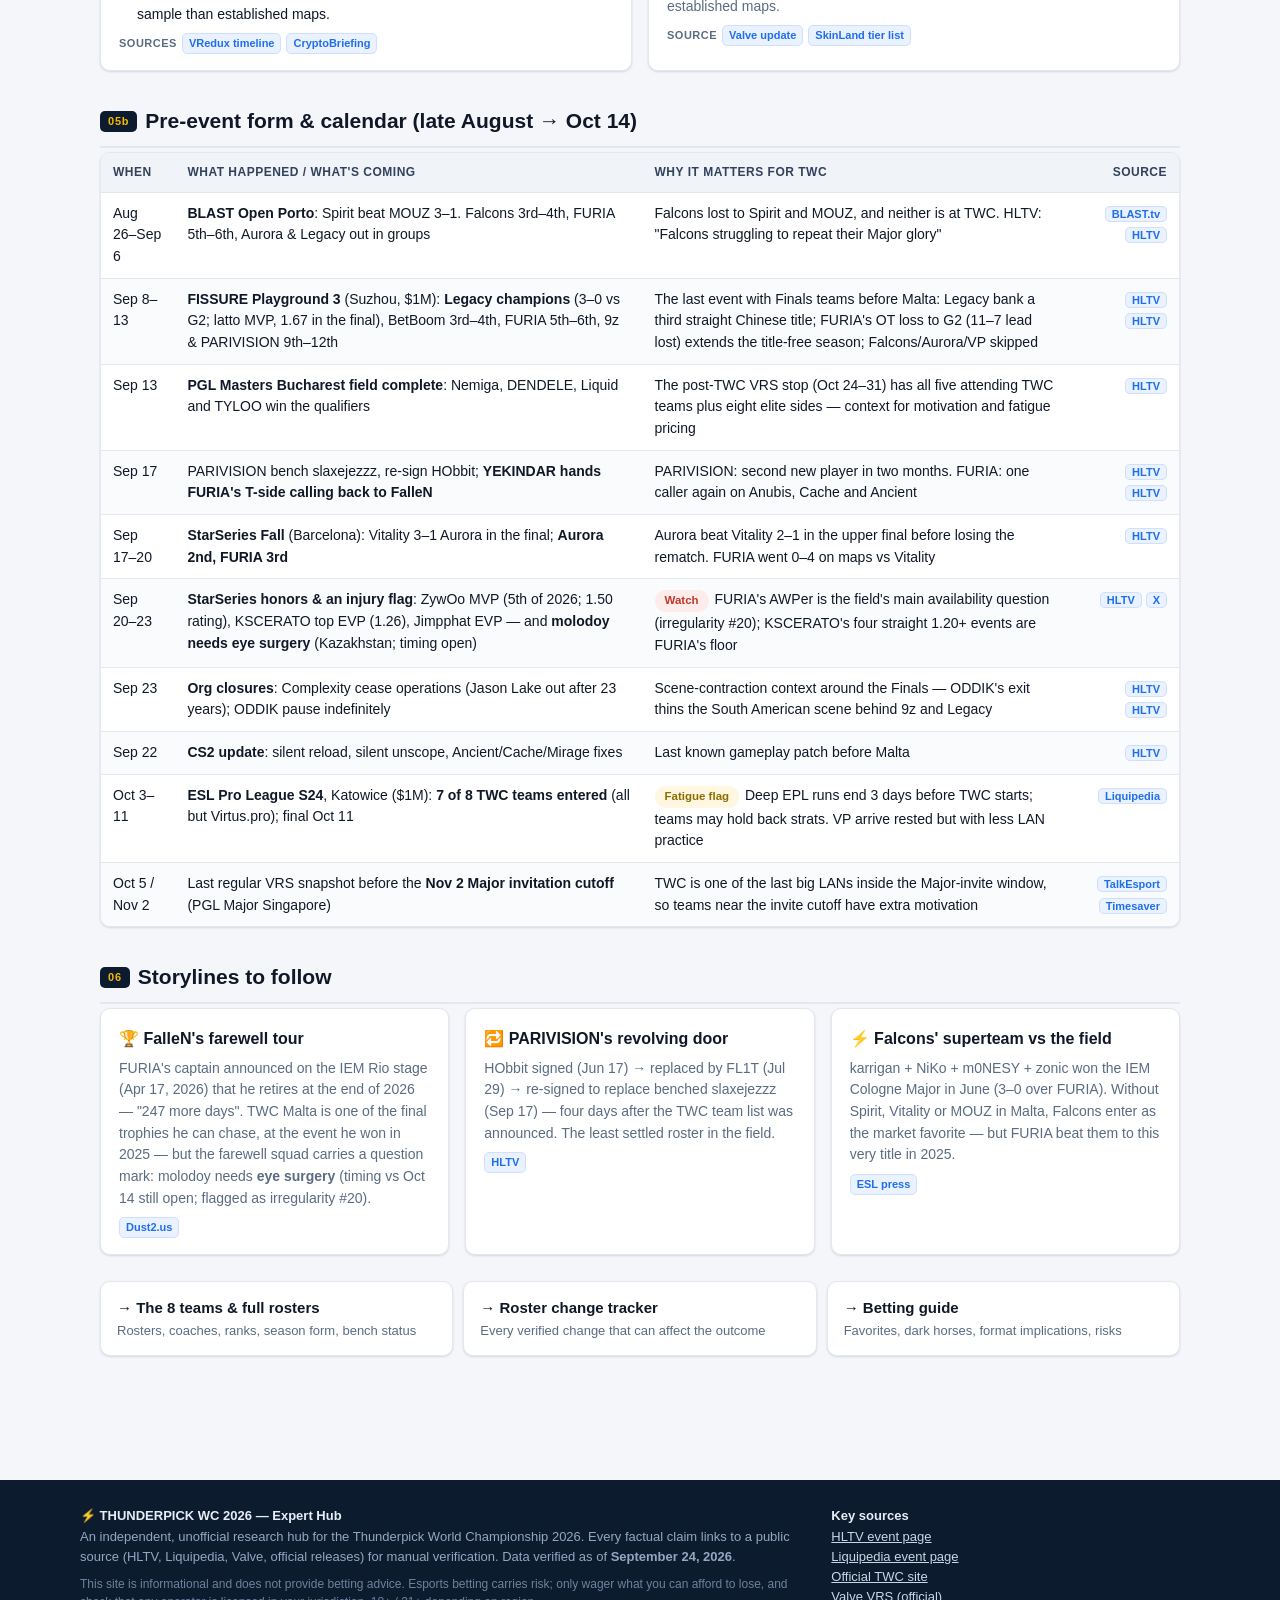
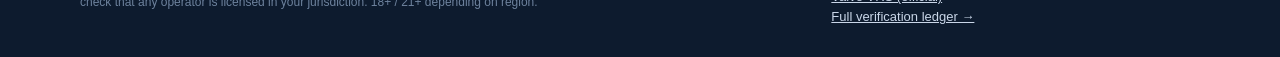
==== commit 6a53dfb3: "Pass 5: 20 new verified ledger entries (81-100) — FPG3, StarSeries, molodoy, map-pool profiles, 2027" ====
--- a/index.html
+++ b/index.html
@@ -41,7 +41,7 @@
   </div>
 </div>
 
-<div style="margin:10px 0 0;"><span class="updated">✔ All facts on this page verified against primary sources · Data as of Sept 24, 2026 (fourth pass)</span></div>
+<div style="margin:10px 0 0;"><span class="updated">✔ All facts on this page verified against primary sources · Data as of Sept 24, 2026 (fifth pass · 100-entry ledger)</span></div>
 
 <div class="section">
   <h2><span class="sec-tag">01</span>Tournament at a glance</h2>
@@ -169,8 +169,12 @@
       <thead><tr><th>When</th><th>What happened / what's coming</th><th>Why it matters for TWC</th><th class="num">Source</th></tr></thead>
       <tbody>
         <tr><td>Aug 26–Sep 6</td><td><b>BLAST Open Porto</b>: Spirit beat MOUZ 3–1. Falcons 3rd–4th, FURIA 5th–6th, Aurora &amp; Legacy out in groups</td><td>Falcons lost to Spirit and MOUZ, and neither is at TWC. HLTV: "Falcons struggling to repeat their Major glory"</td><td class="num"><a class="src" href="https://blast.tv/cs/tournaments/open-2026-season-2/match" target="_blank" rel="noopener">BLAST.tv</a> <a class="src" href="https://www.hltv.org/news/45467/spirit-take-down-mouz-for-blast-open-porto-title" target="_blank" rel="noopener">HLTV</a></td></tr>
+        <tr><td>Sep 8–13</td><td><b>FISSURE Playground 3</b> (Suzhou, $1M): <b>Legacy champions</b> (3–0 vs G2; latto MVP, 1.67 in the final), BetBoom 3rd–4th, FURIA 5th–6th, 9z &amp; PARIVISION 9th–12th</td><td>The last event with Finals teams before Malta: Legacy bank a third straight Chinese title; FURIA's OT loss to G2 (11–7 lead lost) extends the title-free season; Falcons/Aurora/VP skipped</td><td class="num"><a class="src" href="https://www.hltv.org/events/8266/fissure-playground-3" target="_blank" rel="noopener">HLTV</a> <a class="src" href="https://www.hltv.org/news/45509/legacy-sweep-g2-to-lift-fissure-playground-3-trophy" target="_blank" rel="noopener">HLTV</a></td></tr>
+        <tr><td>Sep 13</td><td><b>PGL Masters Bucharest field complete</b>: Nemiga, DENDELE, Liquid and TYLOO win the qualifiers</td><td>The post-TWC VRS stop (Oct 24–31) has all five attending TWC teams plus eight elite sides — context for motivation and fatigue pricing</td><td class="num"><a class="src" href="https://www.hltv.org/news/45513/liquid-tyloo-dendele-and-nemiga-qualify-for-pgl-masters-bucharest" target="_blank" rel="noopener">HLTV</a></td></tr>
         <tr><td>Sep 17</td><td>PARIVISION bench slaxejezzz, re-sign HObbit; <b>YEKINDAR hands FURIA's T-side calling back to FalleN</b></td><td>PARIVISION: second new player in two months. FURIA: one caller again on Anubis, Cache and Ancient</td><td class="num"><a class="src" href="https://www.hltv.org/news/45534/parivision-replace-slaxejezzz-with-hobbit" target="_blank" rel="noopener">HLTV</a> <a class="src" href="https://www.hltv.org/news/45540/yekindar-im-not-calling-anymore-and-hopefully-im-not-going-to-be-in-the-future" target="_blank" rel="noopener">HLTV</a></td></tr>
         <tr><td>Sep 17–20</td><td><b>StarSeries Fall</b> (Barcelona): Vitality 3–1 Aurora in the final; <b>Aurora 2nd, FURIA 3rd</b></td><td>Aurora beat Vitality 2–1 in the upper final before losing the rematch. FURIA went 0–4 on maps vs Vitality</td><td class="num"><a class="src" href="https://www.hltv.org/news/45558/vitality-beat-aurora-at-starseries-fall-for-first-title-since-may" target="_blank" rel="noopener">HLTV</a></td></tr>
+        <tr><td>Sep 20–23</td><td><b>StarSeries honors &amp; an injury flag</b>: ZywOo MVP (5th of 2026; 1.50 rating), KSCERATO top EVP (1.26), Jimpphat EVP — and <b>molodoy needs eye surgery</b> (Kazakhstan; timing open)</td><td><span class="badge flag">Watch</span> FURIA's AWPer is the field's main availability question (irregularity #20); KSCERATO's four straight 1.20+ events are FURIA's floor</td><td class="num"><a class="src" href="https://www.hltv.org/news/45564/the-evps-and-all-stars-of-starladder-starseries-fall-2026" target="_blank" rel="noopener">HLTV</a> <a class="src" href="https://x.com/NartOutHere/status/2101691201891999864" target="_blank" rel="noopener">X</a></td></tr>
+        <tr><td>Sep 23</td><td><b>Org closures</b>: Complexity cease operations (Jason Lake out after 23 years); ODDIK pause indefinitely</td><td>Scene-contraction context around the Finals — ODDIK's exit thins the South American scene behind 9z and Legacy</td><td class="num"><a class="src" href="https://www.hltv.org/news/45568/complexity-ceases-operations-and-jason-lake-departs-after-23-years" target="_blank" rel="noopener">HLTV</a> <a class="src" href="https://www.hltv.org/news/45569/oddik-pause-esports-operations" target="_blank" rel="noopener">HLTV</a></td></tr>
         <tr><td>Sep 22</td><td><b>CS2 update</b>: silent reload, silent unscope, Ancient/Cache/Mirage fixes</td><td>Last known gameplay patch before Malta</td><td class="num"><a class="src" href="https://www.hltv.org/news/45567/silent-reload-mechanic-arrives-in-new-cs-update" target="_blank" rel="noopener">HLTV</a></td></tr>
         <tr><td>Oct 3–11</td><td><b>ESL Pro League S24</b>, Katowice ($1M): <b>7 of 8 TWC teams entered</b> (all but Virtus.pro); final Oct 11</td><td><span class="badge warn">Fatigue flag</span> Deep EPL runs end 3 days before TWC starts; teams may hold back strats. VP arrive rested but with less LAN practice</td><td class="num"><a class="src" href="https://liquipedia.net/counterstrike/ESL/Pro_League/Season_24" target="_blank" rel="noopener">Liquipedia</a></td></tr>
         <tr><td>Oct 5 / Nov 2</td><td>Last regular VRS snapshot before the <b>Nov 2 Major invitation cutoff</b> (PGL Major Singapore)</td><td>TWC is one of the last big LANs inside the Major-invite window, so teams near the invite cutoff have extra motivation</td><td class="num"><a class="src" href="https://www.talkesport.com/news/pgl-major-singapore-2026-third-place-match-vrs-cutoff-november-2-deadlines/" target="_blank" rel="noopener">TalkEsport</a> <a class="src" href="https://timesaver.gg/news/next-cs2-major-pgl-singapore-2026-dates-format-qualification" target="_blank" rel="noopener">Timesaver</a></td></tr>
@@ -184,7 +188,7 @@
   <div class="grid cols-3">
     <div class="card">
       <h3>🏆 FalleN's farewell tour</h3>
-      <p>FURIA's captain announced on the IEM Rio stage (Apr 17, 2026) that he retires at the end of 2026 — "247 more days". TWC Malta is one of the final trophies he can chase, at the event he won in 2025.</p>
+      <p>FURIA's captain announced on the IEM Rio stage (Apr 17, 2026) that he retires at the end of 2026 — "247 more days". TWC Malta is one of the final trophies he can chase, at the event he won in 2025 — but the farewell squad carries a question mark: molodoy needs <b>eye surgery</b> (timing vs Oct 14 still open; flagged as irregularity #20).</p>
       <div class="srcs"><a class="src" href="https://www.dust2.us/news/72948/breaking-fallen-announces-retirement-on-stage-at-iem-rio" target="_blank" rel="noopener">Dust2.us</a></div>
     </div>
     <div class="card">
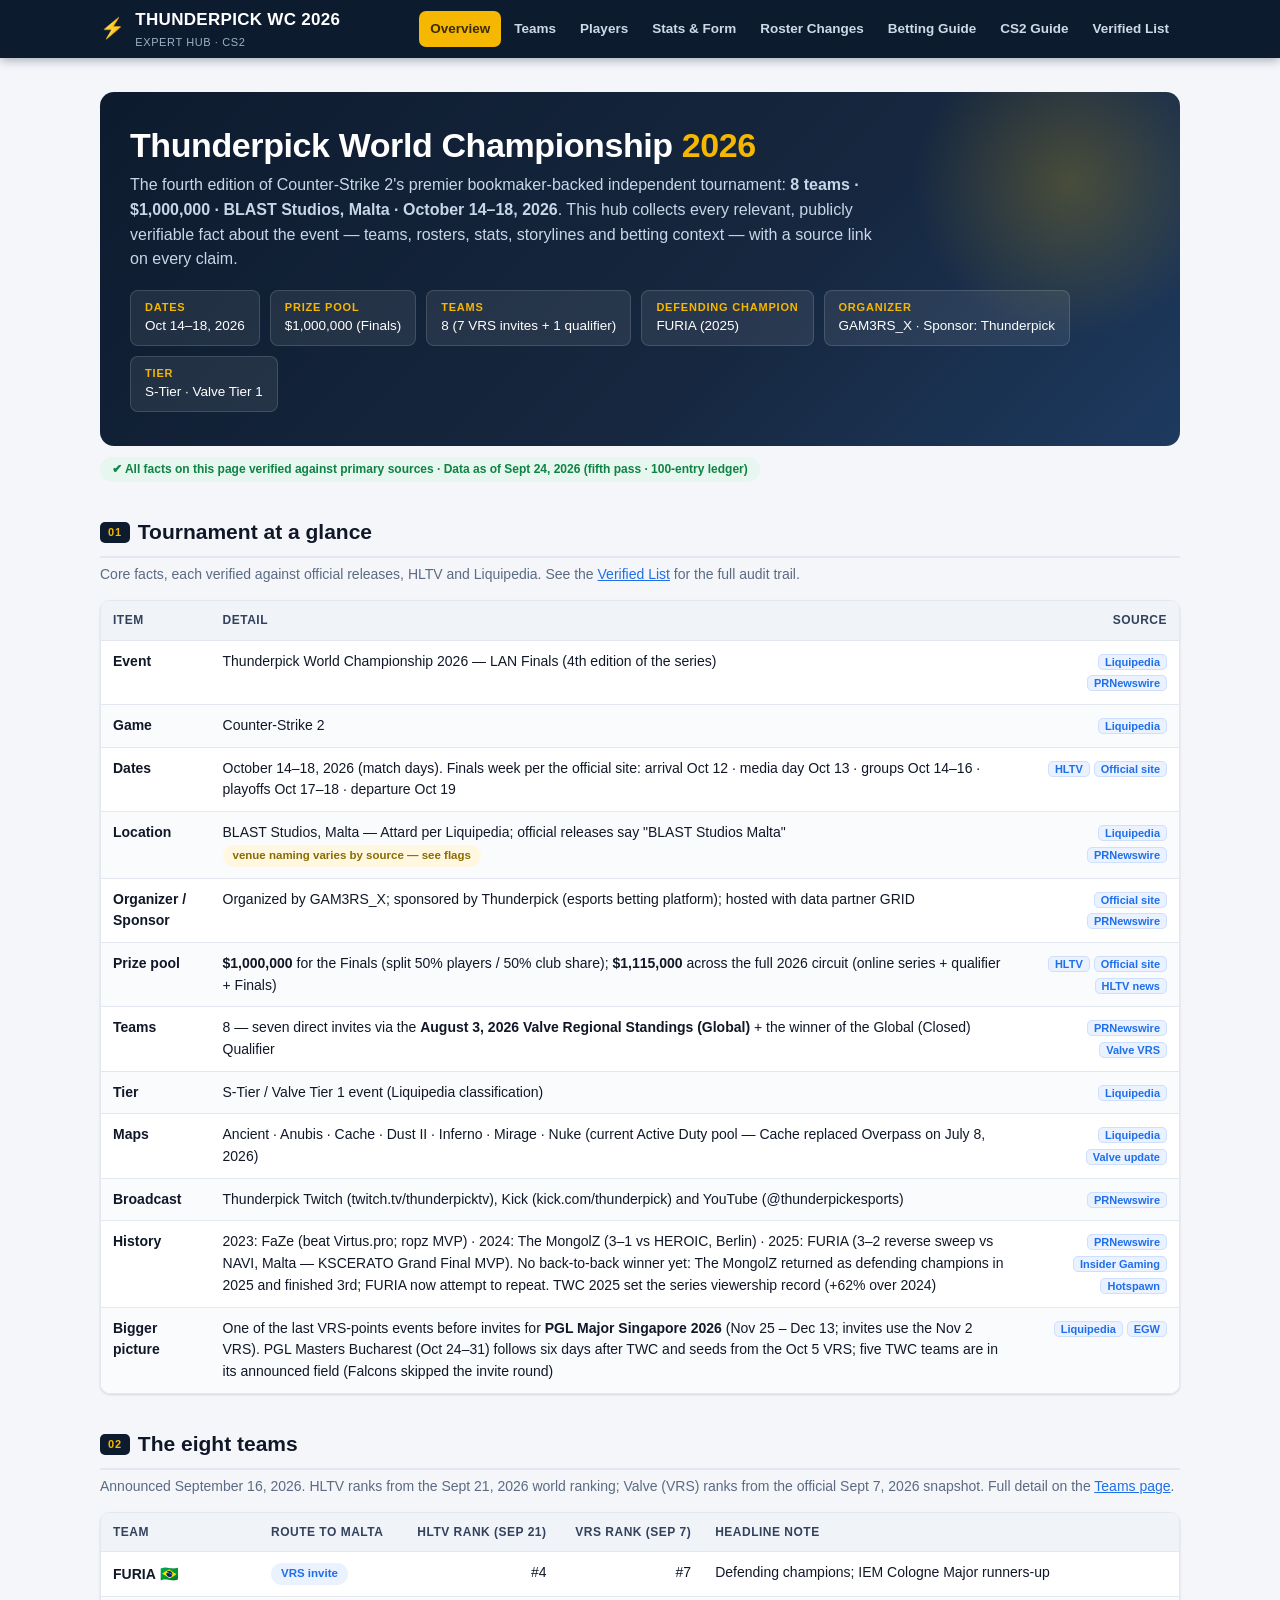
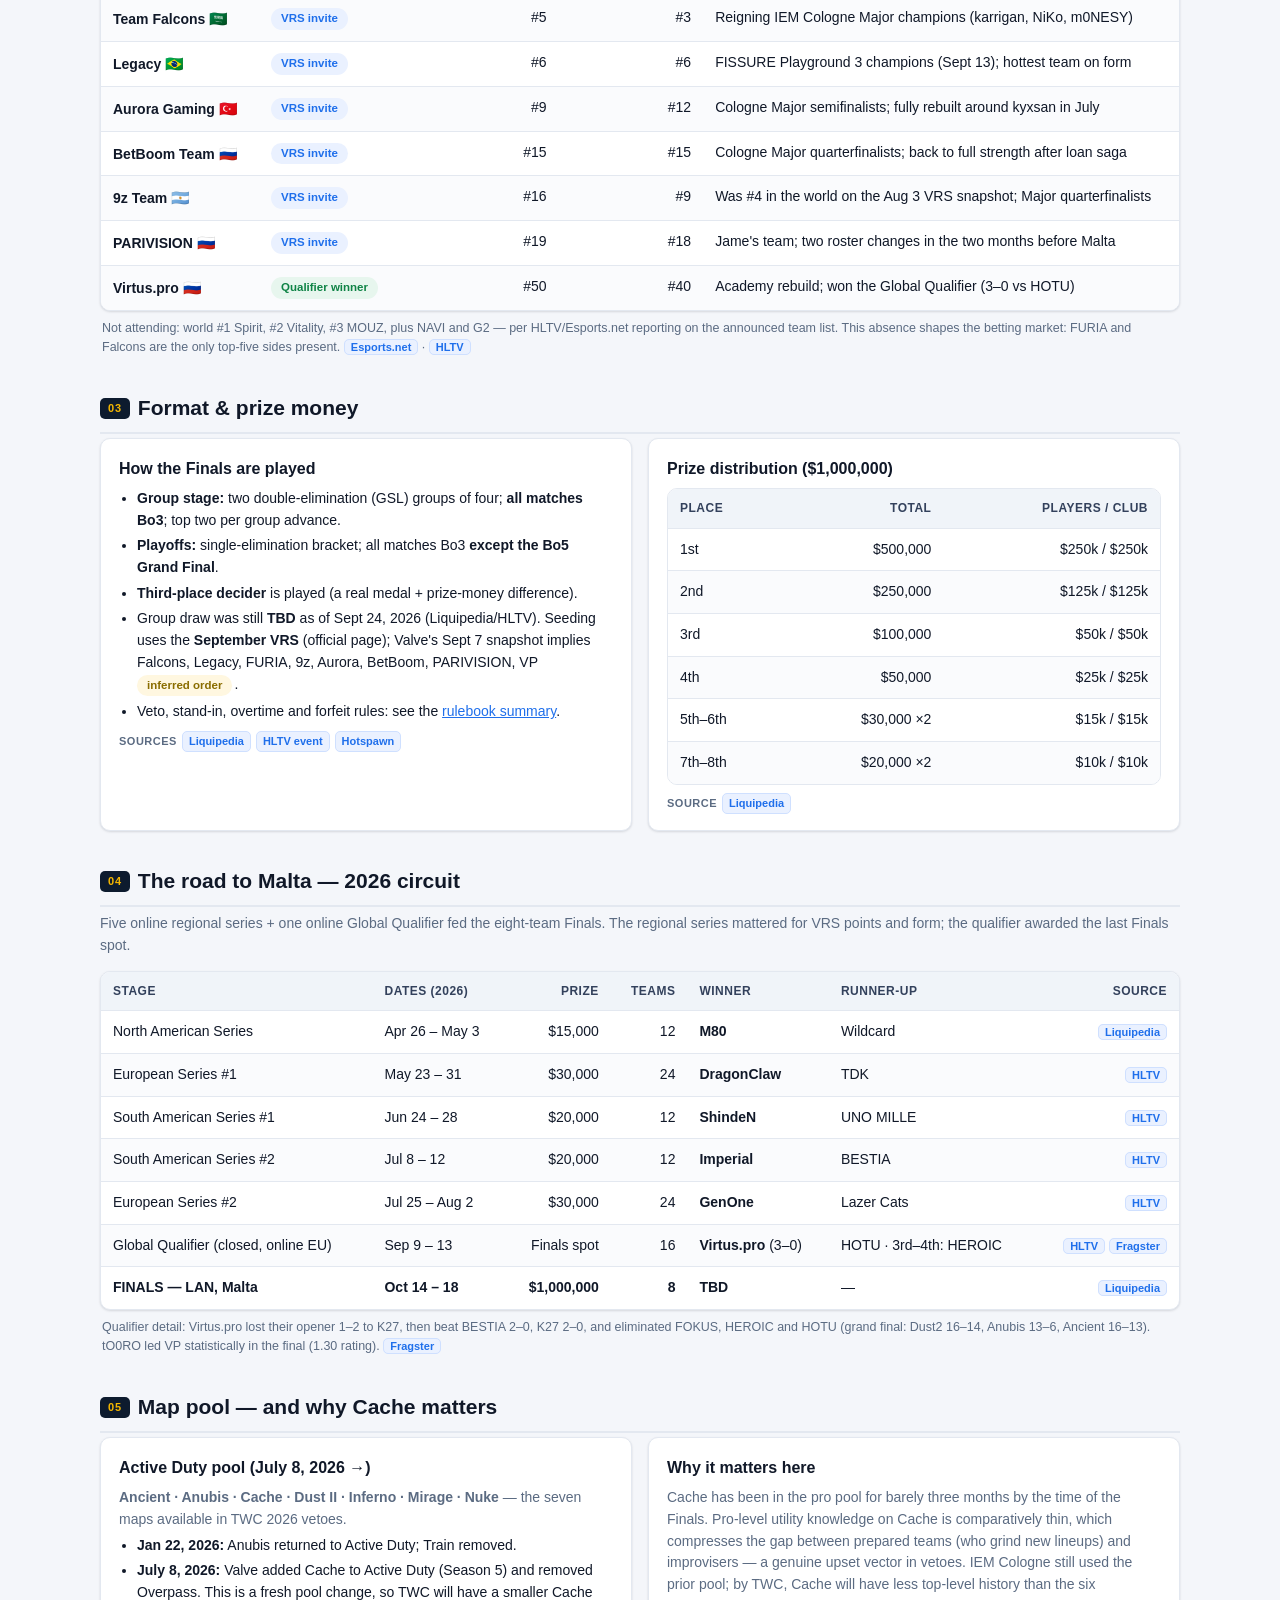
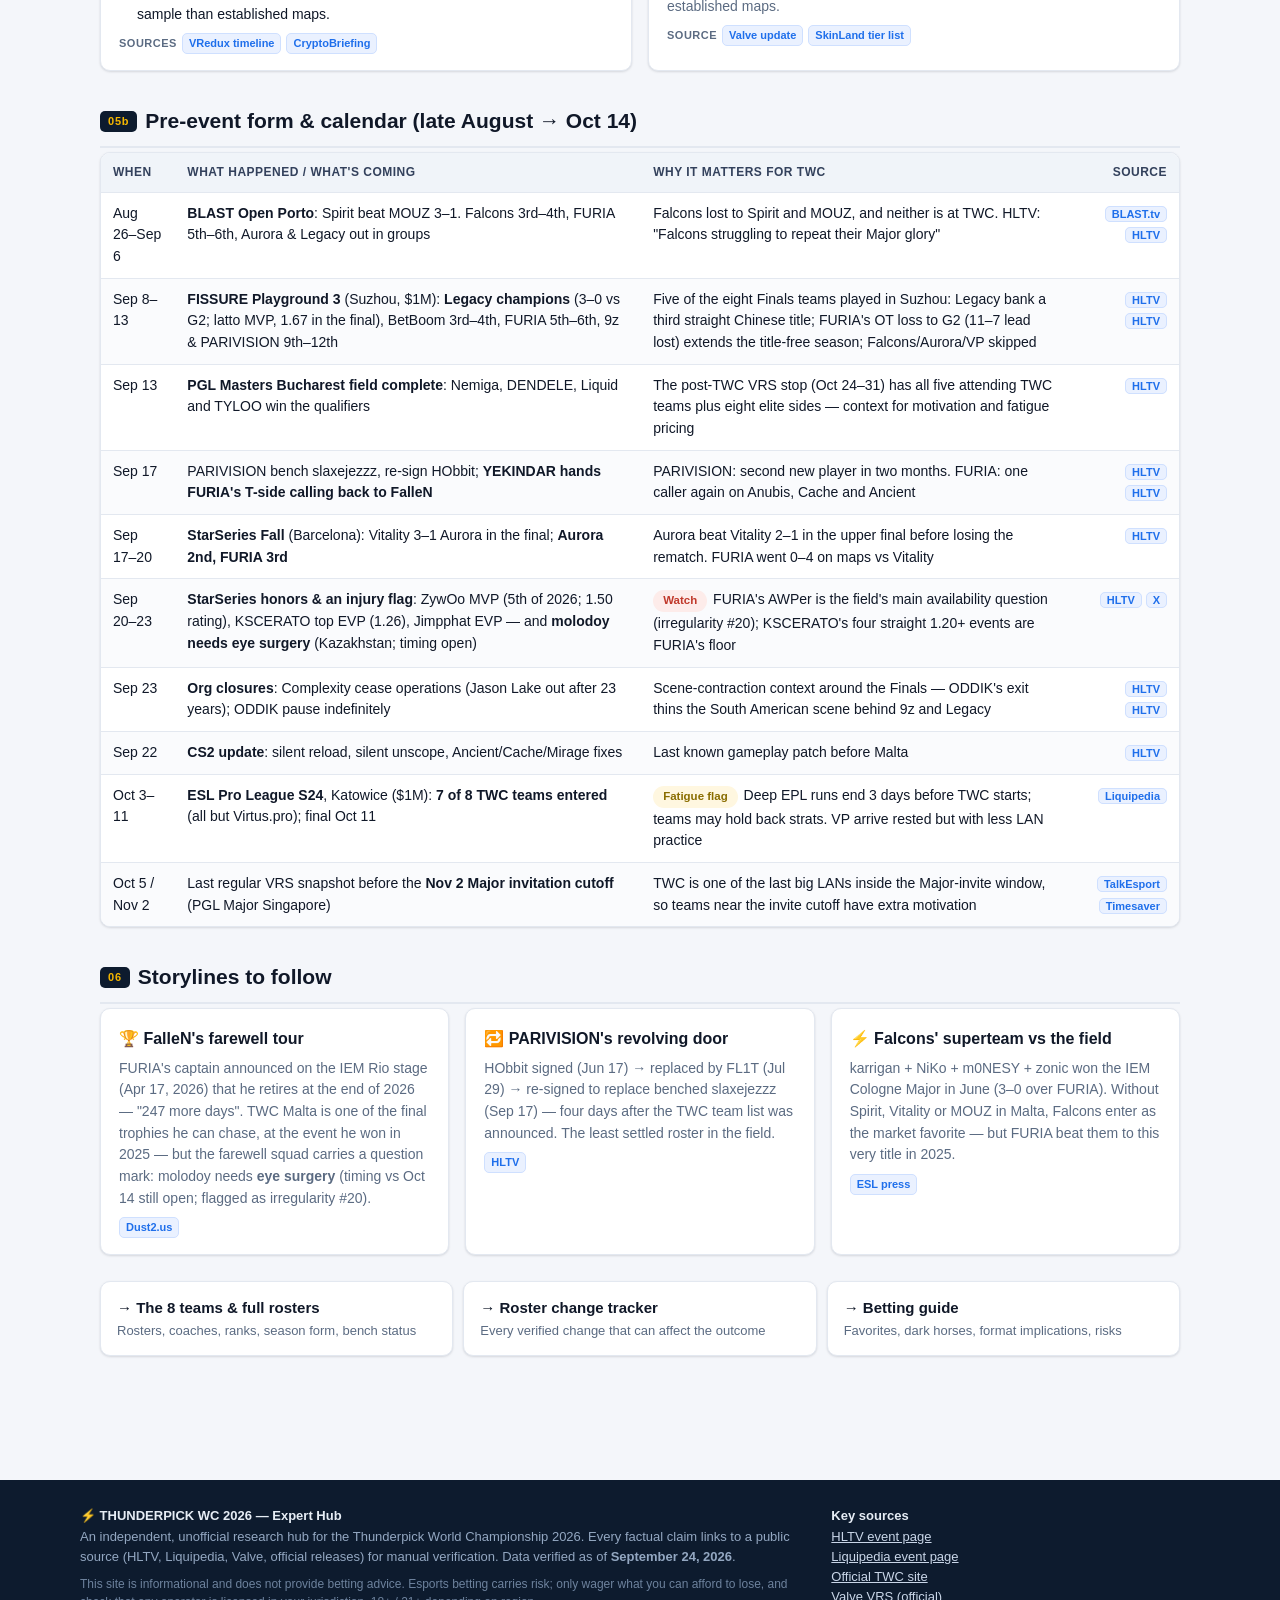
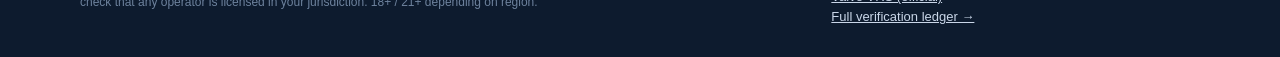
==== commit 07071d7e: "Pass 2 (bug review): 7 factual corrections + cleanup after line-by-line re-verification Re-verified " ====
--- a/index.html
+++ b/index.html
@@ -169,7 +169,7 @@
       <thead><tr><th>When</th><th>What happened / what's coming</th><th>Why it matters for TWC</th><th class="num">Source</th></tr></thead>
       <tbody>
         <tr><td>Aug 26–Sep 6</td><td><b>BLAST Open Porto</b>: Spirit beat MOUZ 3–1. Falcons 3rd–4th, FURIA 5th–6th, Aurora &amp; Legacy out in groups</td><td>Falcons lost to Spirit and MOUZ, and neither is at TWC. HLTV: "Falcons struggling to repeat their Major glory"</td><td class="num"><a class="src" href="https://blast.tv/cs/tournaments/open-2026-season-2/match" target="_blank" rel="noopener">BLAST.tv</a> <a class="src" href="https://www.hltv.org/news/45467/spirit-take-down-mouz-for-blast-open-porto-title" target="_blank" rel="noopener">HLTV</a></td></tr>
-        <tr><td>Sep 8–13</td><td><b>FISSURE Playground 3</b> (Suzhou, $1M): <b>Legacy champions</b> (3–0 vs G2; latto MVP, 1.67 in the final), BetBoom 3rd–4th, FURIA 5th–6th, 9z &amp; PARIVISION 9th–12th</td><td>The last event with Finals teams before Malta: Legacy bank a third straight Chinese title; FURIA's OT loss to G2 (11–7 lead lost) extends the title-free season; Falcons/Aurora/VP skipped</td><td class="num"><a class="src" href="https://www.hltv.org/events/8266/fissure-playground-3" target="_blank" rel="noopener">HLTV</a> <a class="src" href="https://www.hltv.org/news/45509/legacy-sweep-g2-to-lift-fissure-playground-3-trophy" target="_blank" rel="noopener">HLTV</a></td></tr>
+        <tr><td>Sep 8–13</td><td><b>FISSURE Playground 3</b> (Suzhou, $1M): <b>Legacy champions</b> (3–0 vs G2; latto MVP, 1.67 in the final), BetBoom 3rd–4th, FURIA 5th–6th, 9z &amp; PARIVISION 9th–12th</td><td>Five of the eight Finals teams played in Suzhou: Legacy bank a third straight Chinese title; FURIA's OT loss to G2 (11–7 lead lost) extends the title-free season; Falcons/Aurora/VP skipped</td><td class="num"><a class="src" href="https://www.hltv.org/events/8266/fissure-playground-3" target="_blank" rel="noopener">HLTV</a> <a class="src" href="https://www.hltv.org/news/45509/legacy-sweep-g2-to-lift-fissure-playground-3-trophy" target="_blank" rel="noopener">HLTV</a></td></tr>
         <tr><td>Sep 13</td><td><b>PGL Masters Bucharest field complete</b>: Nemiga, DENDELE, Liquid and TYLOO win the qualifiers</td><td>The post-TWC VRS stop (Oct 24–31) has all five attending TWC teams plus eight elite sides — context for motivation and fatigue pricing</td><td class="num"><a class="src" href="https://www.hltv.org/news/45513/liquid-tyloo-dendele-and-nemiga-qualify-for-pgl-masters-bucharest" target="_blank" rel="noopener">HLTV</a></td></tr>
         <tr><td>Sep 17</td><td>PARIVISION bench slaxejezzz, re-sign HObbit; <b>YEKINDAR hands FURIA's T-side calling back to FalleN</b></td><td>PARIVISION: second new player in two months. FURIA: one caller again on Anubis, Cache and Ancient</td><td class="num"><a class="src" href="https://www.hltv.org/news/45534/parivision-replace-slaxejezzz-with-hobbit" target="_blank" rel="noopener">HLTV</a> <a class="src" href="https://www.hltv.org/news/45540/yekindar-im-not-calling-anymore-and-hopefully-im-not-going-to-be-in-the-future" target="_blank" rel="noopener">HLTV</a></td></tr>
         <tr><td>Sep 17–20</td><td><b>StarSeries Fall</b> (Barcelona): Vitality 3–1 Aurora in the final; <b>Aurora 2nd, FURIA 3rd</b></td><td>Aurora beat Vitality 2–1 in the upper final before losing the rematch. FURIA went 0–4 on maps vs Vitality</td><td class="num"><a class="src" href="https://www.hltv.org/news/45558/vitality-beat-aurora-at-starseries-fall-for-first-title-since-may" target="_blank" rel="noopener">HLTV</a></td></tr>
